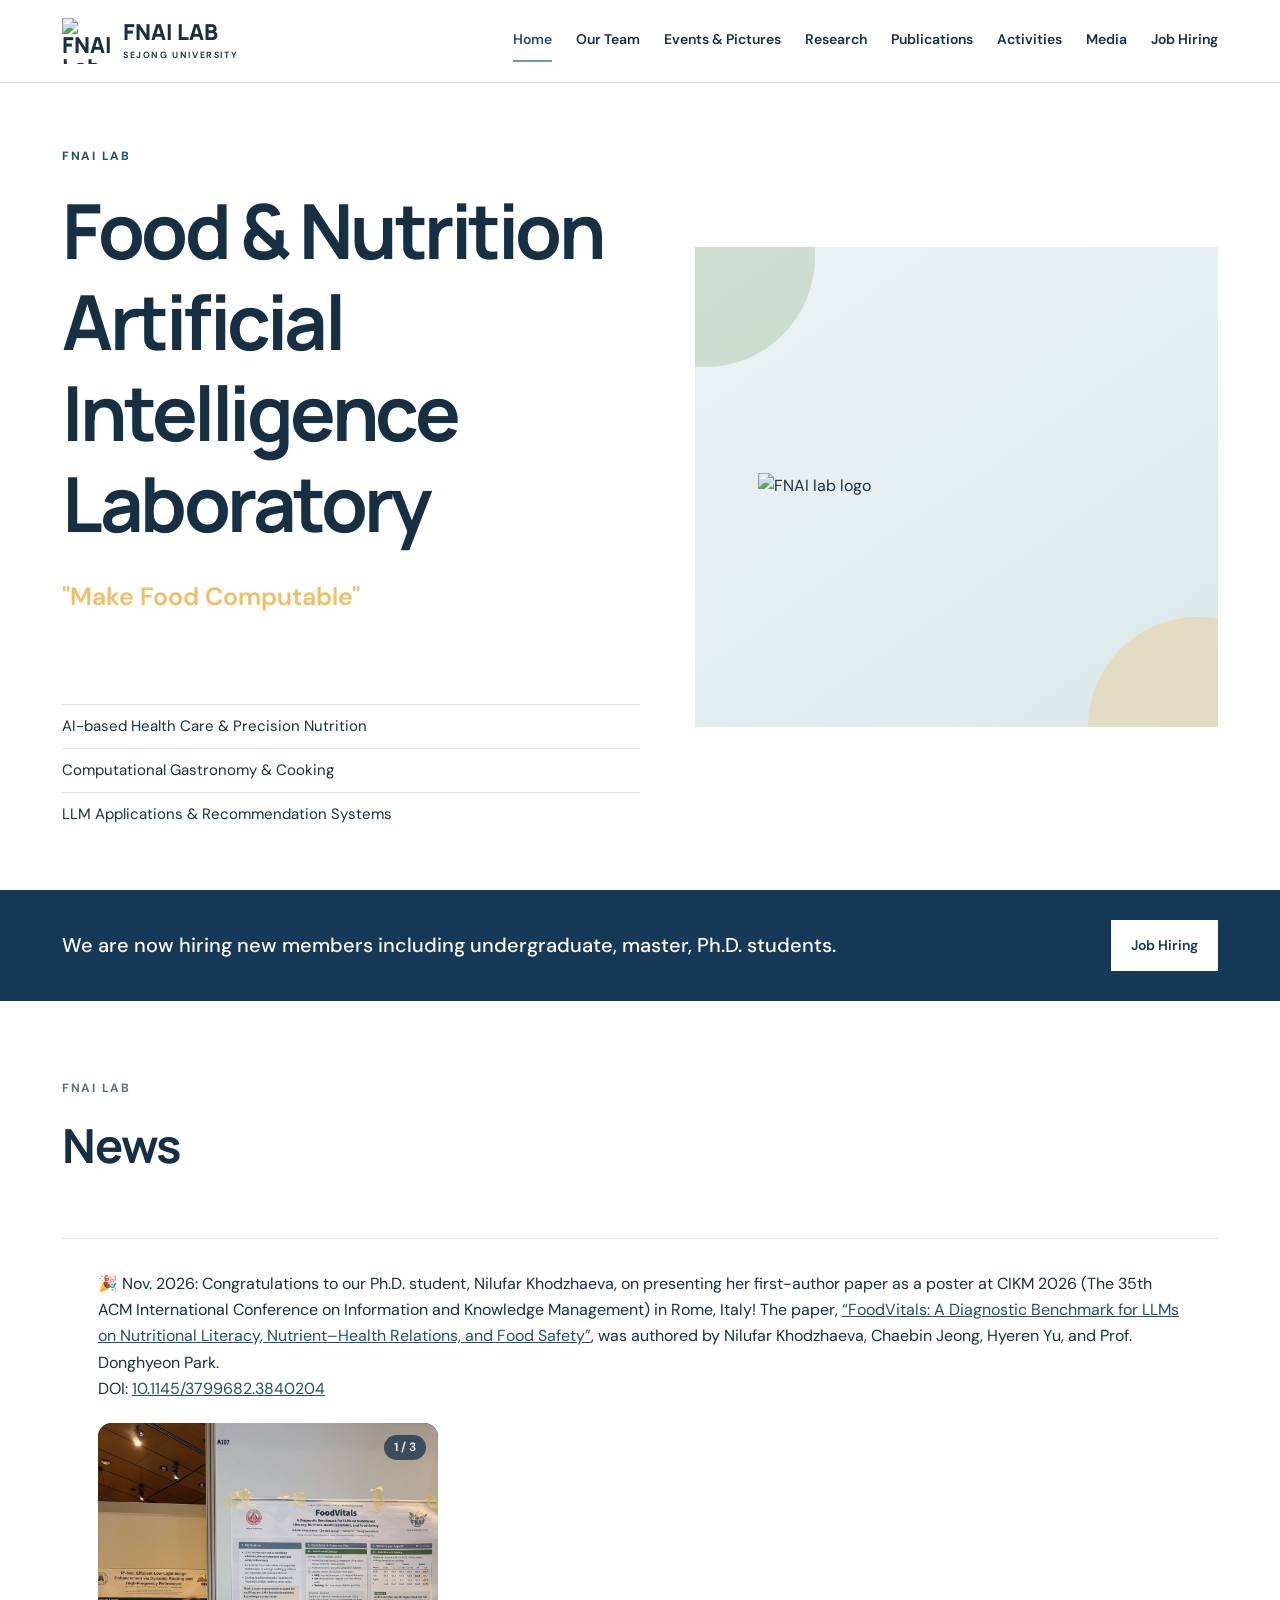
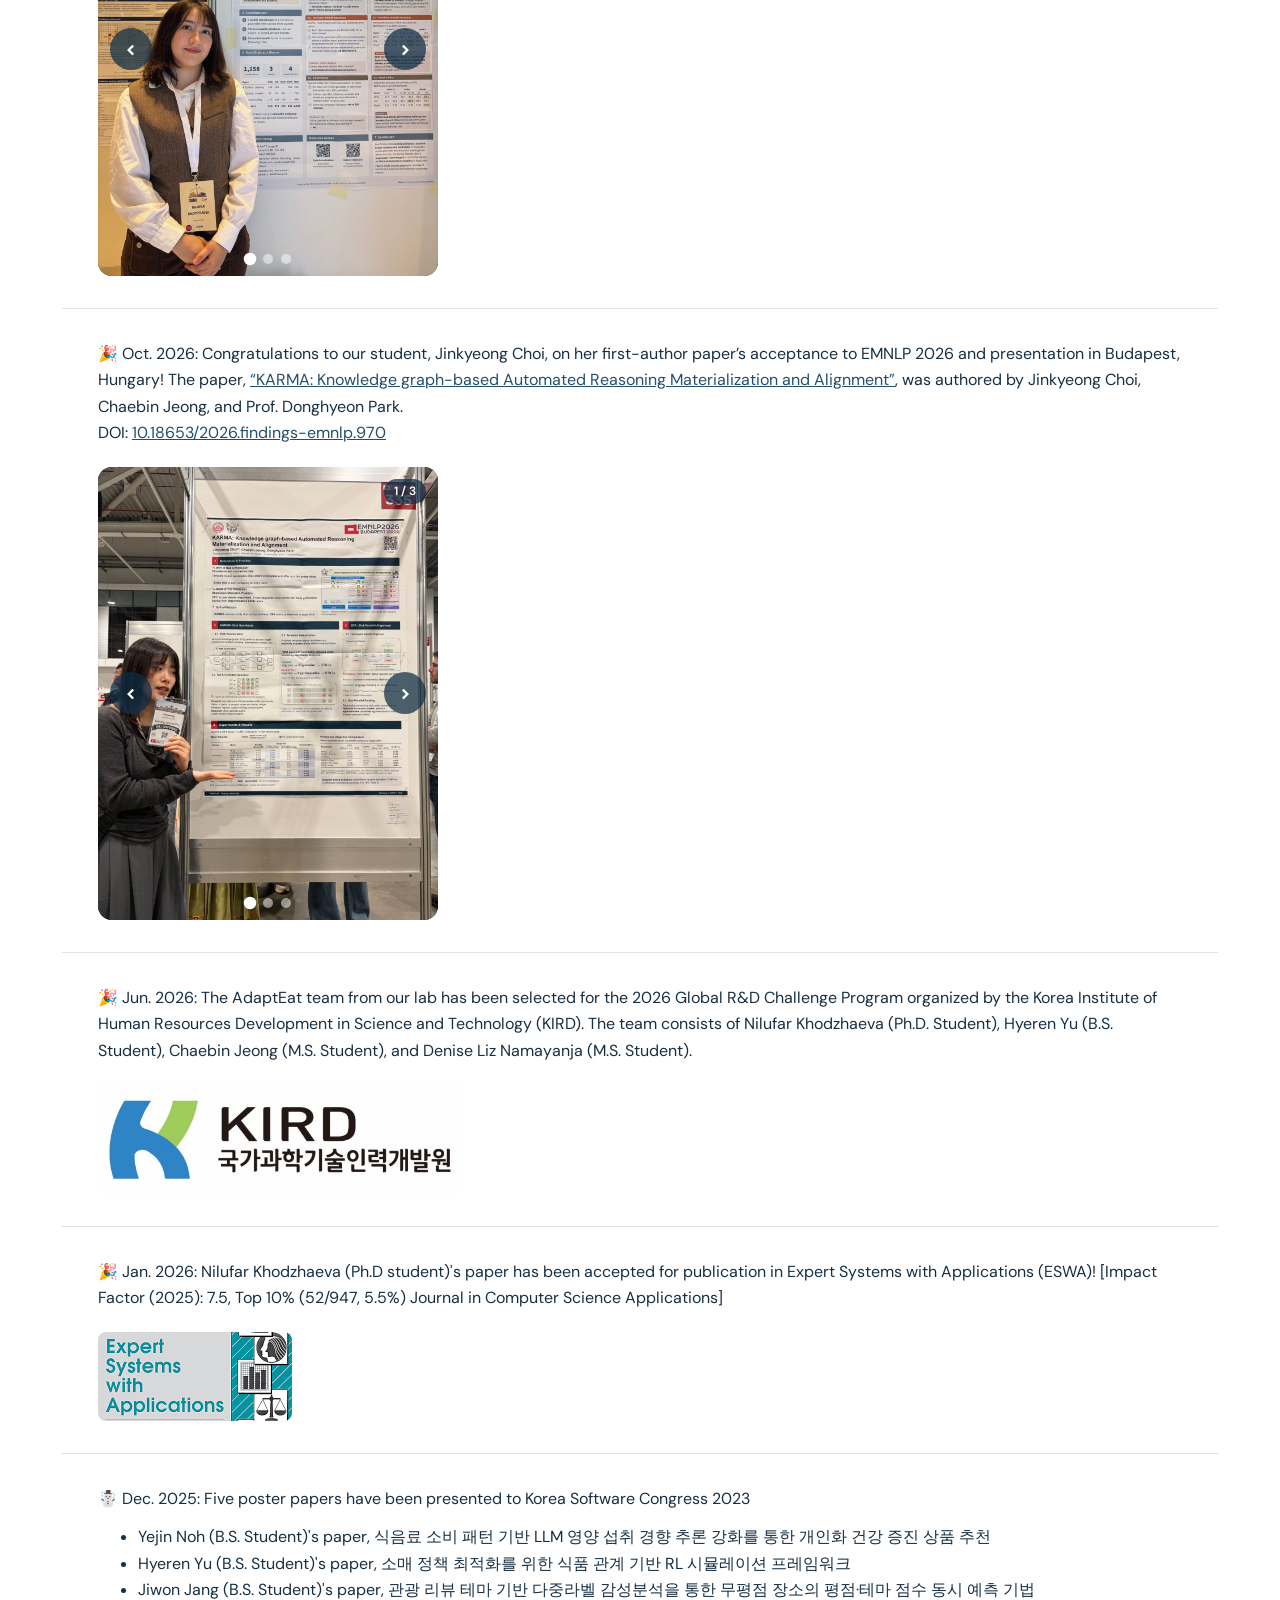
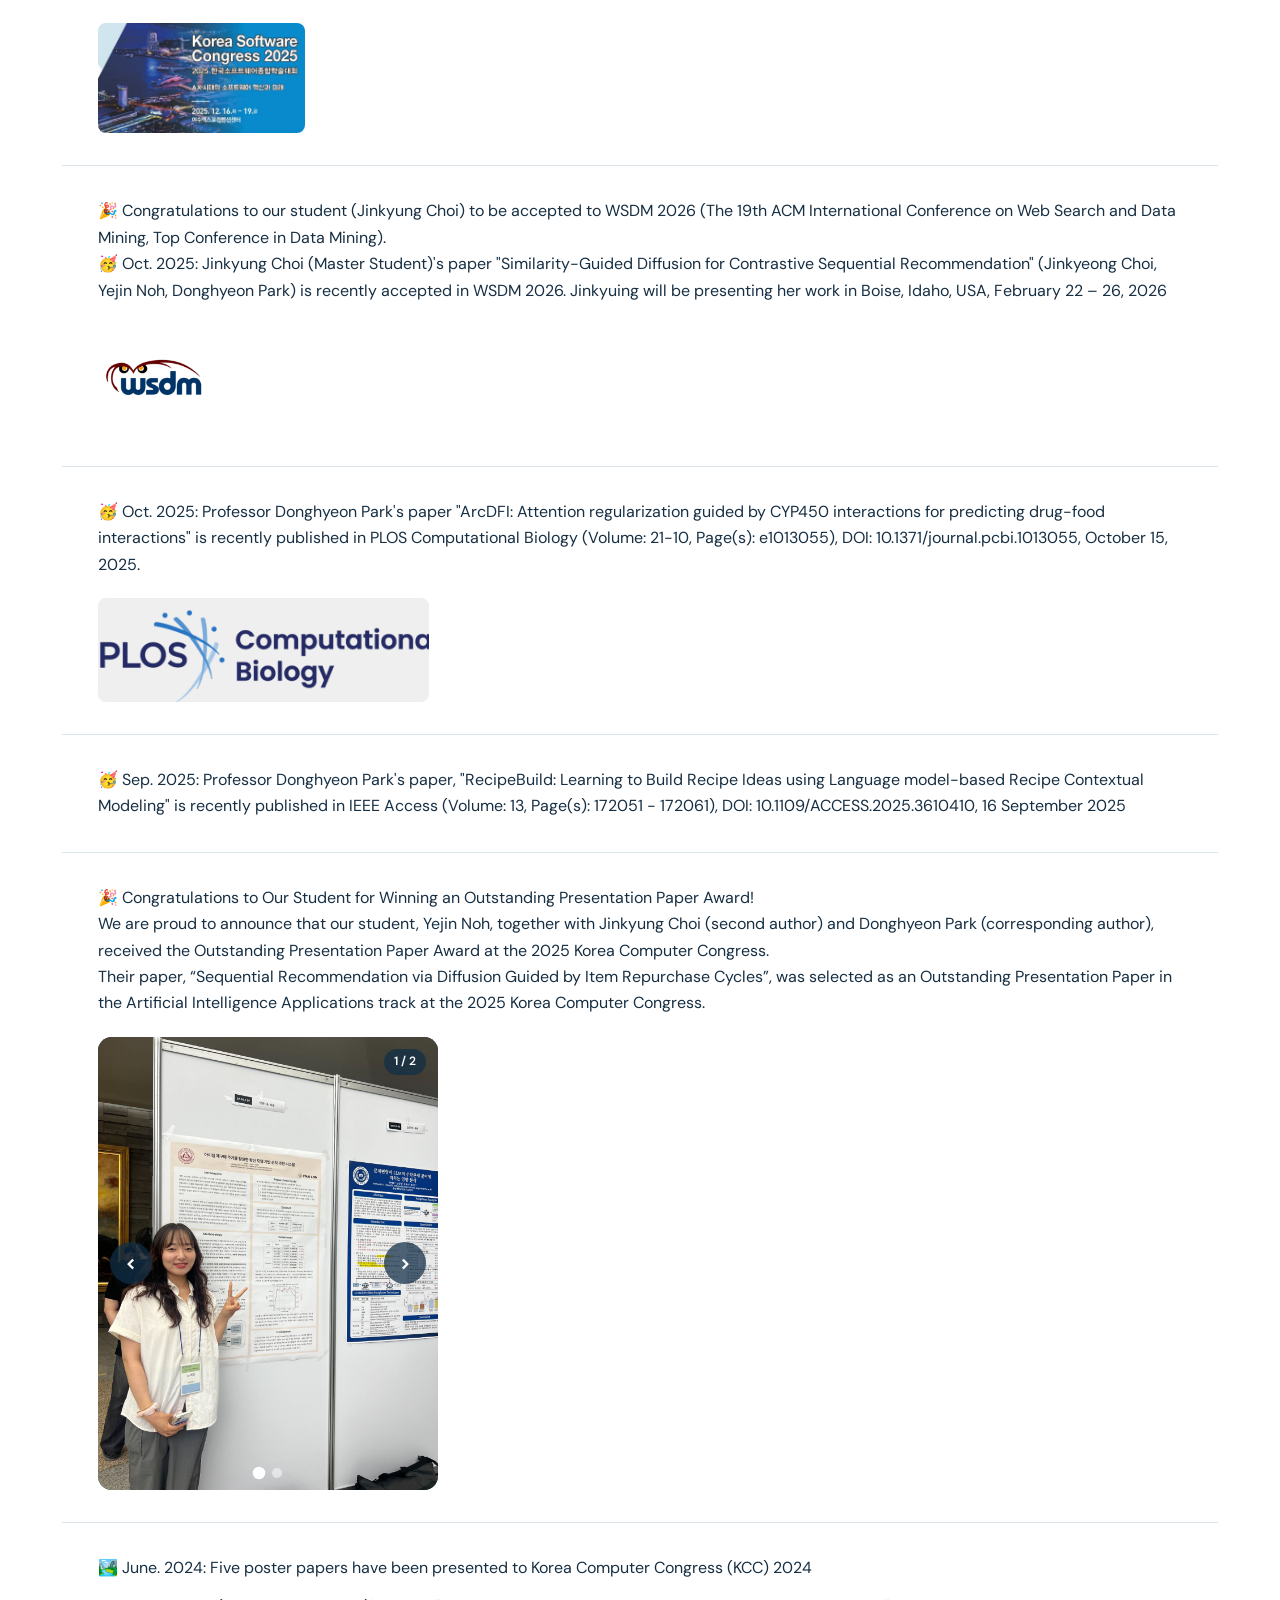
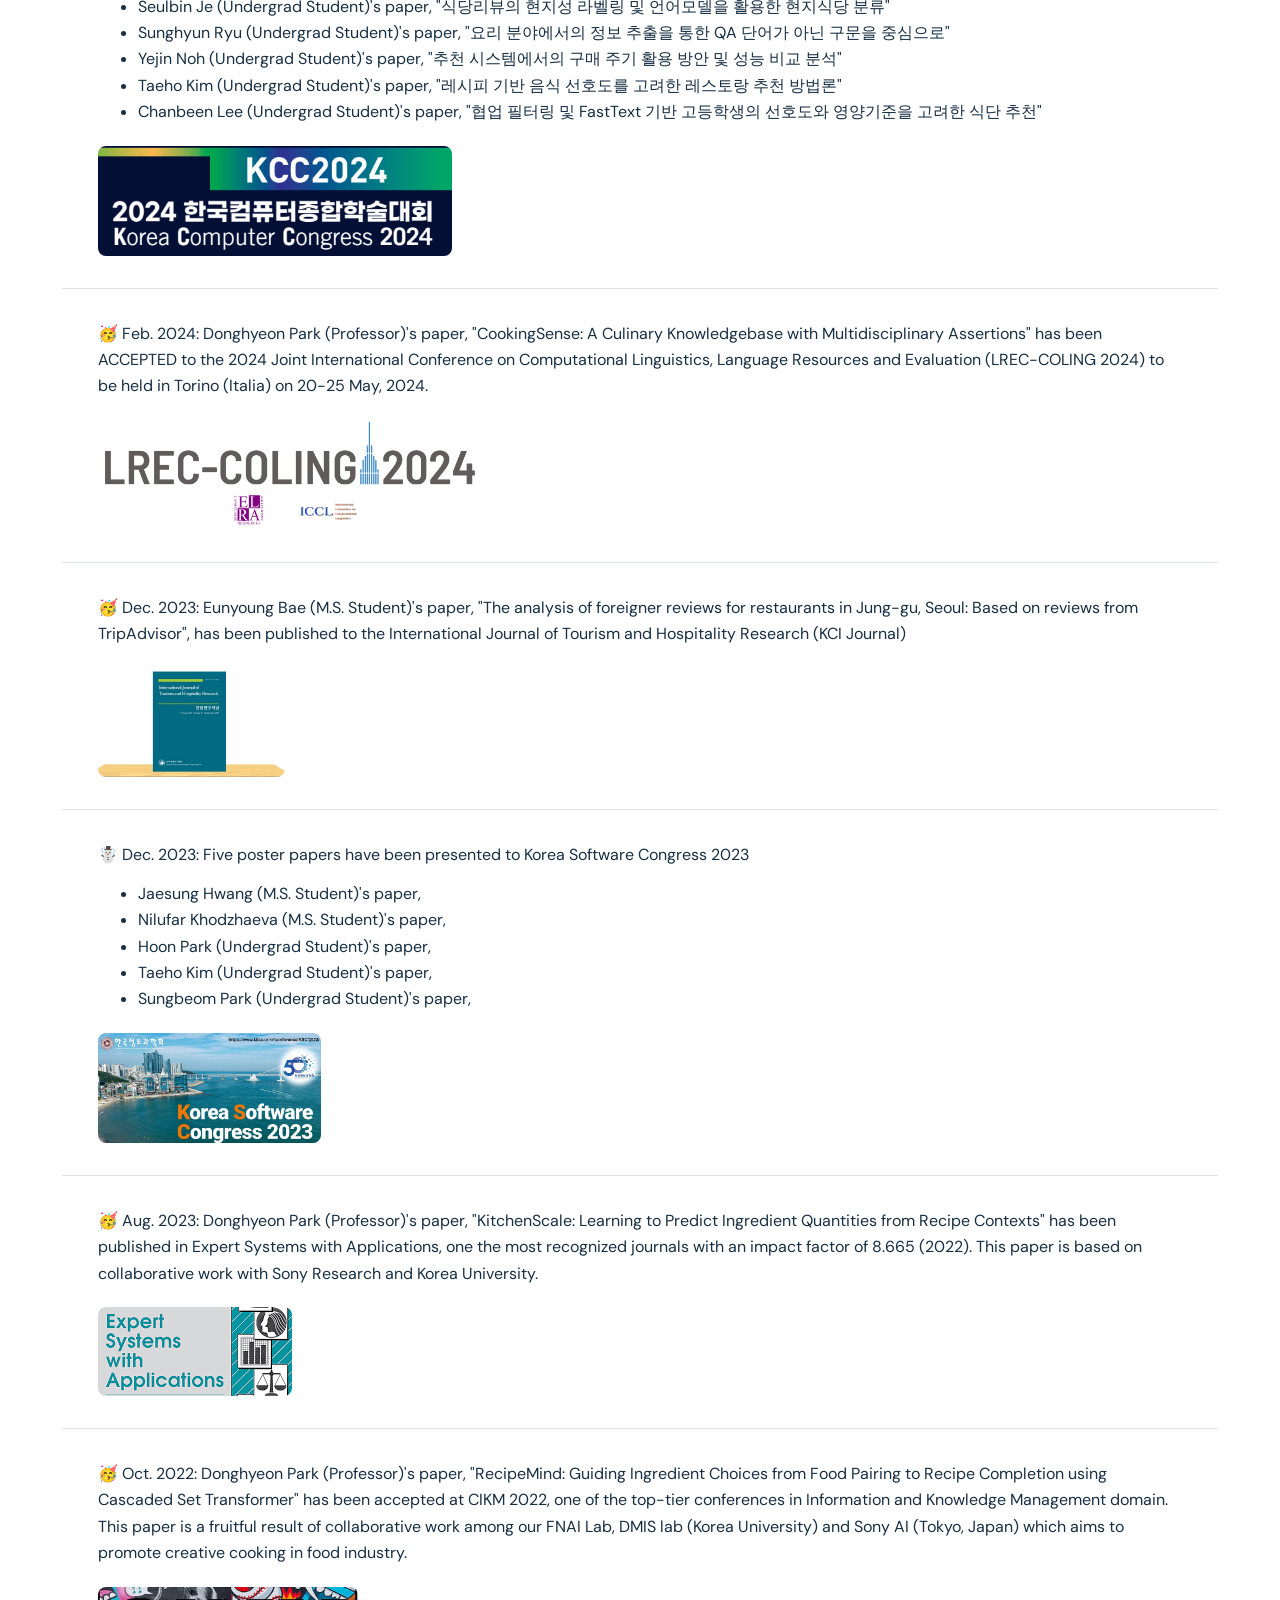
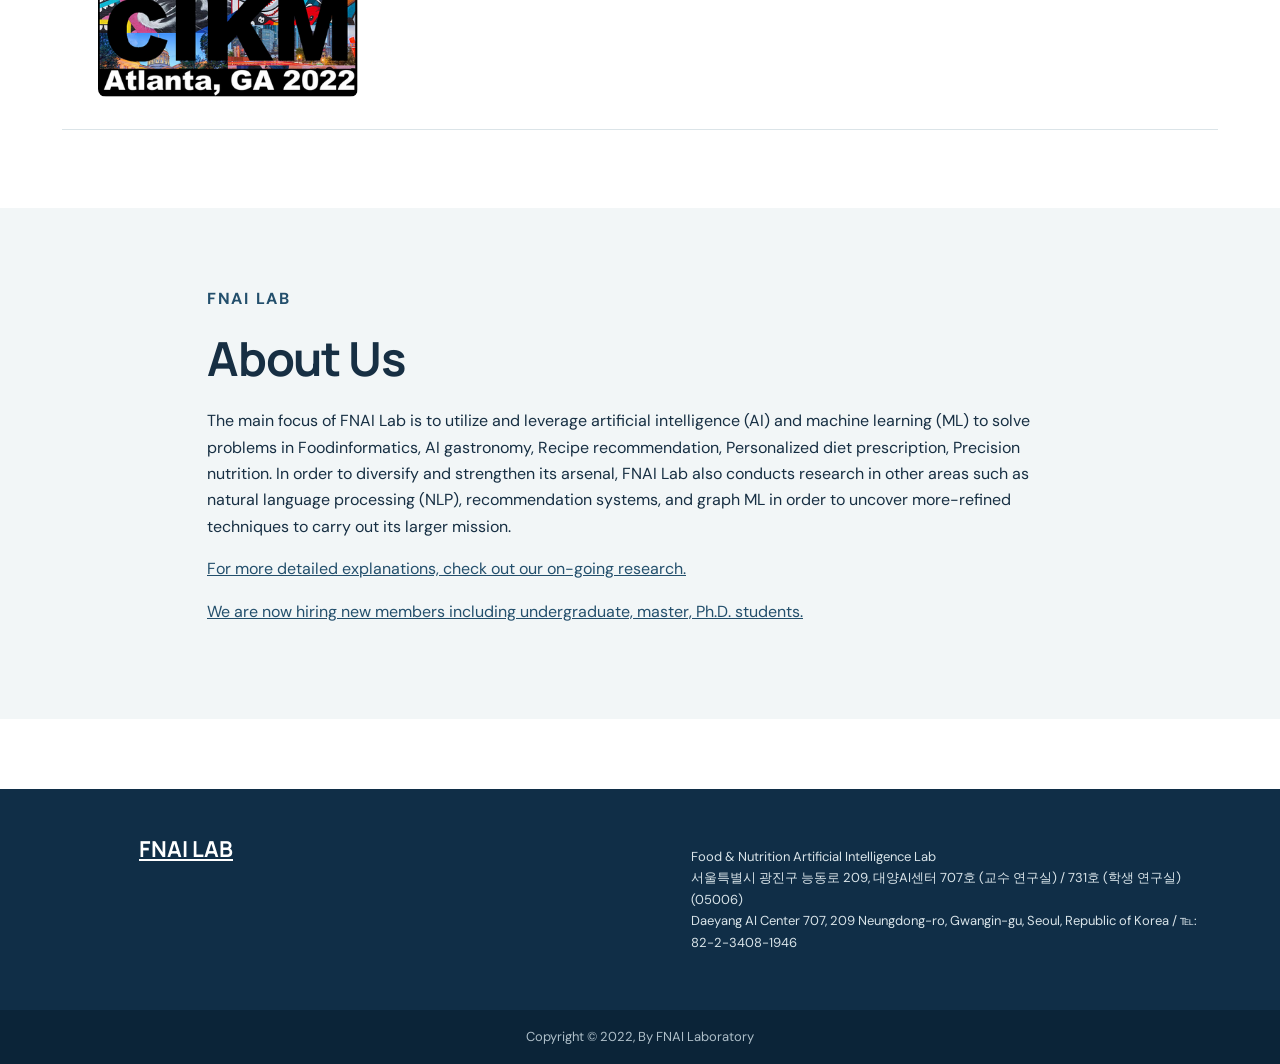
==== index.html @ 749b5a57 "Add version tag to CSS/JS links so browsers load updated files Co-Authored-By: Claude Opus 5.5 <nore" ====
<!doctype html><html lang="en"><head><meta charset="utf-8"><meta name="viewport" content="width=device-width,initial-scale=1"><title>FNAI LAB</title><meta name="description" content="Food & Nutrition Artificial Intelligence Laboratory"><link rel="icon" href="assets/logo.png"><link rel="stylesheet" href="style.css?v=20261117"></head><body>
<a class="skip" href="#main">Skip to main content</a>
<header class="site-header"><div class="header-inner"><a class="brand" href="index.html"><img src="assets/logo.png" alt="FNAI Lab"><span>FNAI LAB<small>SEJONG UNIVERSITY</small></span></a><button class="menu" aria-expanded="false" aria-controls="navigation">Menu</button><nav class="site-nav" id="navigation"><a href="index.html" aria-current="page">Home</a><a href="team.html">Our Team</a><a href="events.html">Events &amp; Pictures</a><a href="research.html">Research</a><a href="publications.html">Publications</a><a href="activities.html">Activities</a><a href="media.html">Media</a><a href="join.html">Job Hiring</a></nav></div></header>
<main id="main"><section class="hero wrap"><div class="hero-copy"><p class="kicker">FNAI LAB</p><h1>Food &amp; Nutrition<br>Artificial Intelligence Laboratory</h1><p class="quote">&quot;Make Food Computable&quot;</p><p>We explore</p><div class="topic-list"><span>AI-based Health Care &amp; Precision Nutrition</span><span>Computational Gastronomy &amp; Cooking</span><span>LLM Applications &amp; Recommendation Systems</span></div></div><div class="hero-panel"><img src="assets/logo.png" alt="FNAI lab logo"></div></section>
<section class="band"><div class="wrap"><p>We are now hiring new members including undergraduate, master, Ph.D. students.</p><a class="button light" href="join.html">Job Hiring</a></div></section>
<section class="section wrap"><div class="section-head"><div><p class="kicker">FNAI LAB</p><h2>News</h2></div></div><div class="news-list">
<article class="news-item"><p>🎉 Nov. 2026: Congratulations to our Ph.D. student, Nilufar Khodzhaeva, on presenting her first-author paper as a poster at CIKM 2026 (The 35th ACM International Conference on Information and Knowledge Management) in Rome, Italy! The paper, <a class="external" href="https://dl.acm.org/doi/10.1145/3799682.3840204" target="_blank" rel="noopener">“FoodVitals: A Diagnostic Benchmark for LLMs on Nutritional Literacy, Nutrient–Health Relations, and Food Safety”</a>, was authored by Nilufar Khodzhaeva, Chaebin Jeong, Hyeren Yu, and Prof. Donghyeon Park.</p><p>DOI: <a class="external" href="https://doi.org/10.1145/3799682.3840204" target="_blank" rel="noopener">10.1145/3799682.3840204</a></p><div class="carousel news-media" data-carousel aria-roledescription="carousel" aria-label="CIKM 2026 poster presentation in Rome"><div class="carousel-track"><img src="assets/news/cikm2026-1.jpg" alt="CIKM 2026 poster presentation in Rome (1/3)" loading="lazy"><img src="assets/news/cikm2026-2.jpg" alt="CIKM 2026 poster presentation in Rome (2/3)" loading="lazy"><img src="assets/news/cikm2026-3.jpg" alt="CIKM 2026 poster presentation in Rome (3/3)" loading="lazy"></div></div></article>
<article class="news-item"><p>🎉 Oct. 2026: Congratulations to our student, Jinkyeong Choi, on her first-author paper’s acceptance to EMNLP 2026 and presentation in Budapest, Hungary! The paper, <a class="external" href="https://aclanthology.org/2026.findings-emnlp.970/" target="_blank" rel="noopener">“KARMA: Knowledge graph-based Automated Reasoning Materialization and Alignment”</a>, was authored by Jinkyeong Choi, Chaebin Jeong, and Prof. Donghyeon Park.</p><p>DOI: <a class="external" href="https://doi.org/10.18653/2026.findings-emnlp.970" target="_blank" rel="noopener">10.18653/2026.findings-emnlp.970</a></p><div class="carousel news-media" data-carousel aria-roledescription="carousel" aria-label="EMNLP 2026 poster presentation in Budapest"><div class="carousel-track"><img src="assets/news/emnlp2026-1.jpg" alt="EMNLP 2026 poster presentation in Budapest (1/3)" loading="lazy"><img src="assets/news/emnlp2026-2.jpg" alt="EMNLP 2026 poster presentation in Budapest (2/3)" loading="lazy"><img src="assets/news/emnlp2026-3.jpg" alt="EMNLP 2026 poster presentation in Budapest (3/3)" loading="lazy"></div></div></article>
<article class="news-item"><p>🎉 Jun. 2026: The AdaptEat team from our lab has been selected for the 2026 Global R&amp;D Challenge Program organized by the Korea Institute of Human Resources Development in Science and Technology (KIRD). The team consists of Nilufar Khodzhaeva (Ph.D. Student), Hyeren Yu (B.S. Student), Chaebin Jeong (M.S. Student), and Denise Liz Namayanja (M.S. Student).</p><figure class="news-media"><img src="assets/news/kird.jpg" alt="KIRD 국가과학기술인력개발원" loading="lazy"></figure></article>
<article class="news-item"><p>🎉 Jan. 2026: Nilufar Khodzhaeva (Ph.D student)'s paper has been accepted for publication in Expert Systems with Applications (ESWA)! [Impact Factor (2025): 7.5, Top 10% (52/947, 5.5%) Journal in Computer Science Applications]</p><figure class="news-media"><img src="assets/news/eswa.png" alt="Expert Systems with Applications" loading="lazy"></figure></article>
<article class="news-item"><p>☃️ Dec. 2025: Five poster papers have been presented to Korea Software Congress 2023</p><ul><li>Yejin Noh (B.S. Student)'s paper, 식음료 소비 패턴 기반 LLM 영양 섭취 경향 추론 강화를 통한 개인화 건강 증진 상품 추천</li><li>Hyeren Yu (B.S. Student)'s paper, 소매 정책 최적화를 위한 식품 관계 기반 RL 시뮬레이션 프레임워크</li><li>Jiwon Jang (B.S. Student)'s paper, 관광 리뷰 테마 기반 다중라벨 감성분석을 통한 무평점 장소의 평점·테마 점수 동시 예측 기법</li></ul><figure class="news-media"><img src="assets/news/ksc2025.png" alt="Korea Software Congress 2025" loading="lazy"></figure></article>
<article class="news-item"><p>🎉 Congratulations to our student (Jinkyung Choi) to be accepted to WSDM 2026 (The 19th ACM International Conference on Web Search and Data Mining, Top Conference in Data Mining).</p><p>🥳 Oct. 2025: Jinkyung Choi (Master Student)'s paper &quot;Similarity-Guided Diffusion for Contrastive Sequential Recommendation&quot; (Jinkyeong Choi, Yejin Noh, Donghyeon Park) is recently accepted in WSDM 2026. Jinkyuing will be presenting her work in Boise, Idaho, USA, February 22 – 26, 2026</p><figure class="news-media"><img src="assets/news/wsdm2026.png" alt="WSDM 2026" loading="lazy"></figure></article>
<article class="news-item"><p>🥳 Oct. 2025: Professor Donghyeon Park's paper &quot;ArcDFI: Attention regularization guided by CYP450 interactions for predicting drug-food interactions&quot; is recently published in PLOS Computational Biology (Volume: 21-10, Page(s): e1013055), DOI: 10.1371/journal.pcbi.1013055, October 15, 2025.</p><figure class="news-media"><img src="assets/news/arcdfi.png" alt="PLOS Computational Biology" loading="lazy"></figure></article>
<article class="news-item"><p>🥳 Sep. 2025: Professor Donghyeon Park's paper, &quot;RecipeBuild: Learning to Build Recipe Ideas using Language model-based Recipe Contextual Modeling&quot; is recently published in IEEE Access (Volume: 13, Page(s): 172051 - 172061), DOI: 10.1109/ACCESS.2025.3610410, 16 September 2025</p></article>
<article class="news-item"><p>🎉 Congratulations to Our Student for Winning an Outstanding Presentation Paper Award!</p><p>We are proud to announce that our student, Yejin Noh, together with Jinkyung Choi (second author) and Donghyeon Park (corresponding author), received the Outstanding Presentation Paper Award at the 2025 Korea Computer Congress.</p><p>Their paper, “Sequential Recommendation via Diffusion Guided by Item Repurchase Cycles”, was selected as an Outstanding Presentation Paper in the Artificial Intelligence Applications track at the 2025 Korea Computer Congress.</p><div class="carousel news-media" data-carousel aria-roledescription="carousel" aria-label="Outstanding Presentation Paper Award, KCC 2025"><div class="carousel-track"><img src="assets/news/kcc2025-award-1.jpg" alt="Outstanding Presentation Paper Award, KCC 2025 (1/2)" loading="lazy"><img src="assets/news/kcc2025-award-2.jpg" alt="Outstanding Presentation Paper Award, KCC 2025 (2/2)" loading="lazy"></div></div></article>
<article class="news-item"><p>🏞️ June. 2024: Five poster papers have been presented to Korea Computer Congress (KCC) 2024</p><ul><li>Seulbin Je (Undergrad Student)'s paper, &quot;식당리뷰의 현지성 라벨링 및 언어모델을 활용한 현지식당 분류&quot;</li><li>Sunghyun Ryu (Undergrad Student)'s paper, &quot;요리 분야에서의 정보 추출을 통한 QA 단어가 아닌 구문을 중심으로&quot;</li><li>Yejin Noh (Undergrad Student)'s paper, &quot;추천 시스템에서의 구매 주기 활용 방안 및 성능 비교 분석&quot;</li><li>Taeho Kim (Undergrad Student)'s paper, &quot;레시피 기반 음식 선호도를 고려한 레스토랑 추천 방법론&quot;</li><li>Chanbeen Lee (Undergrad Student)'s paper, &quot;협업 필터링 및 FastText 기반 고등학생의 선호도와 영양기준을 고려한 식단 추천&quot;</li></ul><figure class="news-media"><img src="assets/news/kcc2024.png" alt="Korea Computer Congress 2024" loading="lazy"></figure></article>
<article class="news-item"><p>🥳 Feb. 2024: Donghyeon Park (Professor)'s paper, &quot;CookingSense: A Culinary Knowledgebase with Multidisciplinary Assertions&quot; has been ACCEPTED to the 2024 Joint International Conference on Computational Linguistics, Language Resources and Evaluation (LREC-COLING 2024) to be held in Torino (Italia) on 20-25 May, 2024.</p><figure class="news-media"><img src="assets/news/cookingsense.png" alt="LREC-COLING 2024" loading="lazy"></figure></article>
<article class="news-item"><p>🥳 Dec. 2023: Eunyoung Bae (M.S. Student)'s paper, &quot;The analysis of foreigner reviews for restaurants in Jung-gu, Seoul: Based on reviews from TripAdvisor&quot;, has been published to the International Journal of Tourism and Hospitality Research (KCI Journal)</p><figure class="news-media"><img src="assets/news/bae2023.jpg" alt="International Journal of Tourism and Hospitality Research" loading="lazy"></figure></article>
<article class="news-item"><p>☃️ Dec. 2023: Five poster papers have been presented to Korea Software Congress 2023</p><ul><li>Jaesung Hwang (M.S. Student)'s paper,</li><li>Nilufar Khodzhaeva (M.S. Student)'s paper,</li><li>Hoon Park (Undergrad Student)'s paper,</li><li>Taeho Kim (Undergrad Student)'s paper,</li><li>Sungbeom Park (Undergrad Student)'s paper,</li></ul><figure class="news-media"><img src="assets/news/ksc2023.jpg" alt="Korea Software Congress 2023" loading="lazy"></figure></article>
<article class="news-item"><p>🥳 Aug. 2023: Donghyeon Park (Professor)'s paper, &quot;KitchenScale: Learning to Predict Ingredient Quantities from Recipe Contexts&quot; has been published in Expert Systems with Applications, one the most recognized journals with an impact factor of 8.665 (2022). This paper is based on collaborative work with Sony Research and Korea University.</p><figure class="news-media"><img src="assets/news/eswa.png" alt="Expert Systems with Applications" loading="lazy"></figure></article>
<article class="news-item"><p>🥳 Oct. 2022: Donghyeon Park (Professor)'s paper, &quot;RecipeMind: Guiding Ingredient Choices from Food Pairing to Recipe Completion using Cascaded Set Transformer&quot; has been accepted at CIKM 2022, one of the top-tier conferences in Information and Knowledge Management domain. This paper is a fruitful result of collaborative work among our FNAI Lab, DMIS lab (Korea University) and Sony AI (Tokyo, Japan) which aims to promote creative cooking in food industry.</p><figure class="news-media"><img src="assets/news/recipemind.png" alt="CIKM 2022" loading="lazy"></figure></article>
</div></section>
<section class="section alt"><div class="wrap exact-copy"><p class="kicker">FNAI LAB</p><h2>About Us</h2><p>The main focus of FNAI Lab is to utilize and leverage artificial intelligence (AI) and machine learning (ML) to solve problems in Foodinformatics, AI gastronomy, Recipe recommendation, Personalized diet prescription, Precision nutrition. In order to diversify and strengthen its arsenal, FNAI Lab also conducts research in other areas such as natural language processing (NLP), recommendation systems, and graph ML in order to uncover more-refined techniques to carry out its larger mission.</p><p><a class="external" href="research.html">For more detailed explanations, check out our on-going research.</a></p><p><a class="external" href="join.html">We are now hiring new members including undergraduate, master, Ph.D. students.</a></p></div></section></main>
<footer class="footer"><div class="wrap"><div><a class="footer-logo" href="index.html"><img src="assets/logo.png" alt="">FNAI LAB</a></div><div><p>Food &amp; Nutrition Artificial Intelligence Lab<br>서울특별시 광진구 능동로 209, 대양AI센터 707호 (교수 연구실) / 731호 (학생 연구실)(05006)<br>Daeyang AI Center 707, 209 Neungdong-ro, Gwangin-gu, Seoul, Republic of Korea / ℡: 82-2-3408-1946</p></div></div><p class="source-note">Copyright © 2022, By FNAI Laboratory</p></footer><script src="script.js?v=20261117"></script></body></html>
---- style.css ----
@import url('https://fonts.googleapis.com/css2?family=DM+Sans:wght@400;500;600;700&family=Manrope:wght@500;600;700;800&display=swap');
@import url('brand.css');
:root{--navy:#163958;--navy2:#234f6c;--blue:#7099aa;--ink:#172f43;--muted:#5c6f7d;--line:#dbe4e8;--mist:#f2f6f7;--white:#fff;--coral:#cf8579;--green:#84a87f;--gold:#efb962}*{box-sizing:border-box}html{scroll-behavior:smooth}body{margin:0;color:var(--ink);background:#fff;font:16px/1.65 'DM Sans',Arial,sans-serif}a{color:inherit;text-decoration:none}img{max-width:100%;display:block}a:focus-visible,button:focus-visible{outline:3px solid var(--gold);outline-offset:4px}.skip{position:absolute;left:14px;top:-100px;background:white;padding:10px;z-index:20}.skip:focus{top:10px}.wrap{max-width:1240px;margin:auto;padding-left:42px;padding-right:42px}.site-header{position:sticky;top:0;z-index:10;background:#ffffffee;backdrop-filter:blur(14px);border-bottom:1px solid var(--line)}.header-inner{max-width:1380px;margin:auto;padding:18px 34px;display:flex;align-items:center;justify-content:space-between;gap:25px}.brand{display:flex;align-items:center;gap:11px;font:800 22px/1 Manrope,sans-serif}.brand img{width:50px;height:46px;object-fit:contain}.brand small{display:block;font:600 9px/1.4 'DM Sans',sans-serif;letter-spacing:1.6px;margin-top:6px}.site-nav{display:flex;align-items:center;gap:24px;font-size:14px;font-weight:600}.site-nav a{padding:8px 0;border-bottom:2px solid transparent}.site-nav a:hover,.site-nav a[aria-current="page"]{color:var(--navy2);border-color:var(--blue)}.menu{display:none;border:1px solid var(--line);background:#fff;color:var(--ink);padding:8px 12px;font:600 14px 'DM Sans'}.hero{min-height:620px;display:grid;grid-template-columns:1.05fr .95fr;gap:55px;align-items:center;padding-top:64px;padding-bottom:64px}.kicker{margin:0 0 18px;font-size:12px;font-weight:700;letter-spacing:1.7px;text-transform:uppercase;color:var(--navy2)}h1,h2,h3,h4{font-family:Manrope,Arial,sans-serif;line-height:1.2;margin-top:0;letter-spacing:-1.2px}h1{font-size:clamp(48px,6vw,76px);letter-spacing:-3.5px;margin-bottom:22px}h2{font-size:clamp(32px,4vw,47px);margin-bottom:22px}h3{font-size:24px;margin-bottom:12px}.hero-copy>p:not(.kicker){font-size:19px;color:var(--muted)}.hero-copy .quote{font-size:25px!important;font-weight:600;color:var(--navy)!important;margin:26px 0}.topic-list{display:grid;gap:9px;margin-top:30px}.topic-list span{border-top:1px solid var(--line);padding-top:9px;font-size:15px}.hero-panel{min-height:480px;background:linear-gradient(145deg,#edf3f4,#dce8eb);display:flex;align-items:center;justify-content:center;padding:36px;position:relative;overflow:hidden}.hero-panel:before,.hero-panel:after{content:"";position:absolute;border-radius:50%;width:220px;height:220px;opacity:.3}.hero-panel:before{background:var(--green);left:-100px;top:-100px}.hero-panel:after{background:var(--gold);right:-90px;bottom:-110px}.hero-panel img{width:88%;max-width:430px;position:relative;z-index:1}.band{background:var(--navy);color:white;padding:30px 0}.band .wrap{display:flex;justify-content:space-between;align-items:center;gap:30px}.band p{margin:0;font-size:20px;font-weight:500}.button{display:inline-flex;justify-content:space-between;gap:25px;align-items:center;background:var(--navy);color:white;padding:14px 20px;font-weight:600;font-size:14px}.button.light{background:white;color:var(--navy)}.section{padding-top:78px;padding-bottom:78px}.section.alt{background:var(--mist)}.section-head{display:grid;grid-template-columns:.7fr 1.3fr;gap:60px;margin-bottom:42px}.section-head p{margin-top:0;color:var(--muted)}.exact-copy{max-width:950px}.exact-copy p,.exact-copy li{font-size:16px}.news-list{display:grid;gap:0}.news-item{padding:26px 0;border-top:1px solid var(--line)}.news-item:last-child{border-bottom:1px solid var(--line)}.news-item p{margin:0}.news-item ul{margin:12px 0 0}.page-hero{padding-top:64px;padding-bottom:46px;border-bottom:1px solid var(--line)}.page-hero h1{font-size:clamp(45px,5vw,67px);margin-bottom:10px}.page-hero p{margin:0;color:var(--muted);font-size:18px}.subnav{position:sticky;top:84px;z-index:5;background:white;border-bottom:1px solid var(--line)}.subnav .wrap{display:flex;gap:24px;overflow:auto;padding-top:12px;padding-bottom:12px;font-size:13px;font-weight:700}.subnav a{white-space:nowrap}.subnav a:hover{color:var(--blue)}.team-section{padding-top:64px;padding-bottom:30px}.team-section>h2{padding-bottom:18px;border-bottom:1px solid var(--line)}.profile-grid{display:grid;grid-template-columns:repeat(3,1fr);gap:28px}.profile{background:var(--mist);border-top:3px solid var(--navy);min-width:0}.profile img{width:100%;aspect-ratio:4/3;object-fit:cover;object-position:center top;background:#dce5e9}.profile-body{padding:22px}.profile h3{font-size:22px;letter-spacing:-.6px}.profile p{margin:6px 0;color:var(--muted);font-size:14px}.profile p strong{color:var(--ink)}.profile.lead{display:grid;grid-template-columns:minmax(280px,.65fr) 1.35fr;grid-column:1/-1}.profile.lead img{aspect-ratio:auto;height:100%;min-height:500px}.profile.lead .profile-body{padding:34px}.profile.lead h3{font-size:33px}.details{margin-top:26px;padding-top:22px;border-top:1px solid #cbd8dd}.details h4{font-size:17px;margin:22px 0 8px}.details ul{margin:0;padding-left:20px}.small-grid{display:grid;grid-template-columns:repeat(4,1fr);gap:20px}.small-grid .profile h3{font-size:18px}.small-grid .profile-body{padding:18px}.small-grid .profile img{aspect-ratio:1/1}.research-topics{display:grid;grid-template-columns:repeat(3,1fr);gap:24px;counter-reset:topics}.topic{padding:28px;background:var(--mist);border-top:3px solid var(--navy)}.topic:before{counter-increment:topics;content:"0" counter(topics);display:block;font-size:12px;color:var(--muted);margin-bottom:30px}.topic ul{padding-left:18px}.project{padding:30px 0;border-top:1px solid var(--line)}.project h3{font-size:23px}.project p{margin:5px 0;color:var(--muted)}.pub-group{margin-top:55px}.pub-list{padding-left:22px}.pub-list li{padding:16px 0 16px 8px;border-top:1px solid var(--line)}.pub-list li:last-child{border-bottom:1px solid var(--line)}.pub-list a{color:var(--navy2);text-decoration:underline}.split{display:grid;grid-template-columns:repeat(2,1fr);gap:35px}.card{padding:26px;background:var(--mist);border-top:3px solid var(--navy)}.card h3{font-size:22px}.card ul{padding-left:20px}.media-item{padding:36px 0;border-top:1px solid var(--line)}.media-item h2{font-size:27px}.media-item blockquote{border-left:3px solid var(--blue);margin:22px 0 0;padding-left:22px;color:var(--muted)}.contact-grid{display:grid;grid-template-columns:1fr 1fr;gap:50px}.contact-grid ul{padding-left:20px}.footer{background:#102e47;color:#d9e4e9;margin-top:70px}.footer .wrap{display:grid;grid-template-columns:1.1fr 1fr;gap:50px;padding-top:45px;padding-bottom:45px}.footer-logo{display:flex;align-items:center;gap:15px;color:white;font:700 22px Manrope}.footer-logo img{width:62px}.footer p{font-size:13px;margin:12px 0 0}.footer a{text-decoration:underline}.source-note{padding:16px 0;text-align:center;background:#0b2438;color:#aebfc9;font-size:12px;margin:0}.external{color:var(--navy2);text-decoration:underline}.muted{color:var(--muted)}@media(max-width:1000px){.site-nav{gap:14px;font-size:13px}.hero{gap:30px}.profile-grid{grid-template-columns:repeat(2,1fr)}.small-grid{grid-template-columns:repeat(3,1fr)}.research-topics{grid-template-columns:1fr}.profile.lead{grid-template-columns:.75fr 1.25fr}}@media(max-width:760px){.wrap{padding-left:22px;padding-right:22px}.header-inner{padding:14px 20px}.brand img{width:43px;height:40px}.menu{display:block}.site-nav{display:none;position:absolute;left:0;right:0;top:69px;background:#fff;border-bottom:1px solid var(--line);padding:22px;flex-direction:column;align-items:stretch}.site-nav.open{display:flex}.site-nav a{padding:8px}.hero{grid-template-columns:1fr;min-height:0;padding-top:42px}.hero-panel{min-height:340px}.band .wrap{align-items:flex-start;flex-direction:column}.section{padding-top:54px;padding-bottom:54px}.section-head{grid-template-columns:1fr;gap:10px}.page-hero{padding-top:42px}.subnav{top:69px}.profile-grid,.small-grid,.split,.contact-grid{grid-template-columns:1fr}.profile.lead{display:block}.profile.lead img{height:auto;min-height:0;aspect-ratio:4/3}.footer .wrap{grid-template-columns:1fr;gap:25px}}@media(prefers-reduced-motion:reduce){html{scroll-behavior:auto}}
.preview-banner{background:#163958;color:#e8eef2;text-align:center;font:600 13px/1.45 'DM Sans',Arial,sans-serif;padding:8px 16px;letter-spacing:.02em}
.profile img[src*="avatar-placeholder.svg"]{object-fit:contain;object-position:center;padding:16%;background:linear-gradient(180deg,#5b7388,#163958)}
.profile.lead img[src*="avatar-placeholder.svg"]{min-height:280px;height:auto}
.small-grid .profile img[src*="avatar-placeholder.svg"]{padding:18%}

/* Final card spacing and publication legend/alignment overrides. */
.news-item{padding:32px 36px}
.project{padding:30px 38px}
.media-item{padding:38px 44px}
.pub-list li{padding:24px 28px 24px 64px}
.pub-list li:before{left:24px;top:24px;line-height:1.45}
.publication-key{display:inline-flex;align-items:center;gap:9px;margin-top:14px!important;padding:9px 13px;border-radius:10px;background:rgba(255,216,93,.16);font-size:15px!important}
.publication-key .key-swatch{display:inline-block;width:24px;height:14px;border-radius:4px;background:#ffd85d;border:1px solid rgba(22,57,88,.12)}
@media(max-width:760px){.news-item{padding:26px 24px}.project{padding:26px 24px}.media-item{padding:28px 24px}.pub-list li{padding:22px 18px 22px 52px}.pub-list li:before{left:18px;top:22px}}

/* Publications legend: readable on the dark page header. */
.page-hero .publication-key{color:#fff;background:rgba(255,255,255,.14);border:1px solid rgba(255,255,255,.22);position:relative;z-index:1}

/* Carousel (Events & Pictures, news photos). */
.carousel{position:relative;border-radius:14px;overflow:hidden;background:#102e47}
.carousel-track{display:flex;overflow-x:auto;scroll-snap-type:x mandatory;scrollbar-width:none;aspect-ratio:4/3}
.carousel-track::-webkit-scrollbar{display:none}
.carousel-track img{flex:0 0 100%;width:100%;height:100%;object-fit:contain;scroll-snap-align:center}
.carousel-btn{position:absolute;top:50%;transform:translateY(-50%);width:42px;height:42px;border:0;border-radius:50%;background:rgba(16,46,71,.72);color:#fff;font:700 22px/1 Manrope,Arial,sans-serif;cursor:pointer;display:grid;place-items:center;transition:background .2s}
.carousel-btn:hover{background:var(--navy)}
.carousel-btn.prev{left:12px}.carousel-btn.next{right:12px}
.carousel-dots{position:absolute;left:0;right:0;bottom:12px;display:flex;justify-content:center;gap:8px}
.carousel-dots button{width:10px;height:10px;padding:0;border:0;border-radius:50%;background:rgba(255,255,255,.5);cursor:pointer}
.carousel-dots button[aria-current="true"]{background:#fff;transform:scale(1.25)}
.carousel-count{position:absolute;top:12px;right:12px;padding:3px 10px;border-radius:999px;background:rgba(16,46,71,.72);color:#fff;font-size:12px;font-weight:600}

/* Events & Pictures page. */
.event-grid{display:grid;grid-template-columns:repeat(2,minmax(0,1fr));gap:34px 30px}
.event-card{display:flex;flex-direction:column;background:#fff;border-radius:18px;padding:24px;box-shadow:0 10px 28px rgba(22,57,88,.08);border-top:7px solid var(--blue)}
.event-card:nth-child(4n+1){border-top-color:var(--green)}.event-card:nth-child(4n+2){border-top-color:var(--gold)}.event-card:nth-child(4n+3){border-top-color:var(--coral)}
.event-card h3{font-size:20px;letter-spacing:-.4px;margin-bottom:16px;flex:1}

/* News images. */
.news-item{display:flex;flex-direction:column}
.news-media{margin:20px 0 0;margin-top:auto;padding-top:20px}
figure.news-media img{max-height:110px;max-width:100%;width:auto;border-radius:8px}
.carousel.news-media{padding-top:0;margin-top:20px;max-width:340px;width:100%}
.carousel.news-media .carousel-track{aspect-ratio:3/4}
.news-item .external{word-break:break-word}

/* Media page images and video. */
.media-figure{margin:24px 0 0}
.media-figure img{width:100%;max-width:820px;border-radius:10px;border:1px solid var(--line)}
.media-video{margin-top:24px;max-width:820px;aspect-ratio:16/9;border-radius:10px;overflow:hidden;background:#102e47}
.media-video iframe{width:100%;height:100%;border:0;display:block}
.media-item h2 .external{font-size:.72em;white-space:nowrap}

/* Team photos (real files from assets/team/). */
.profile img.has-photo{object-fit:cover;object-position:center top;padding:0}
@media(max-width:760px){.event-grid{grid-template-columns:1fr}.event-card{padding:18px}}
@media(prefers-reduced-motion:reduce){.carousel-track{scroll-behavior:auto!important}}
.page-hero>p:not(.kicker):not(.publication-key){color:#d9e7ec;position:relative;z-index:1}

/* Home hero: quote and "We explore" readable on the dark background. */
.hero-copy .quote{color:#f2bd63!important}
.hero-copy>p:not(.kicker):not(.quote){color:#fff}
.profile:not(.lead) img.has-photo{aspect-ratio:1/1;object-position:center 25%}

/* Full-width dark hero backgrounds on large screens (brand.css sets max-width:none, but .wrap above overrode it). */
.hero.wrap,.page-hero.wrap{max-width:none;padding-left:max(42px,calc((100% - 1156px)/2));padding-right:max(42px,calc((100% - 1156px)/2))}
@media(max-width:760px){.hero.wrap,.page-hero.wrap{padding-left:22px;padding-right:22px}}
/* Align header with page content (content box = 1240px wrap minus 42px padding each side). */
.header-inner{max-width:1240px;padding-left:42px;padding-right:42px}
@media(max-width:760px){.header-inner{padding-left:22px;padding-right:22px}}
/* Bold the student status line (Ph.D. / M.S. / integrated / undergraduate year) under each name. */
#graduate .profile-body h3+p,#undergraduate .profile-body h3+p,#alumni .profile-body h3+p{font-weight:700;color:var(--ink)}
/* PI photo: natural 4:5 portrait at the top of the card instead of stretching to the full text height; stays in view while reading. */
@media(min-width:761px){.profile.lead img.has-photo{height:auto;min-height:0;aspect-ratio:4/5;object-position:center top;align-self:start;position:sticky;top:150px}}
/* Per-photo framing so faces sit in the middle of the square card. */
.profile:not(.lead) img.has-photo[data-photo="deniise-liz-namayanja"]{object-position:center 65%}
.profile:not(.lead) img.has-photo[data-photo="taeuk-kim"]{object-position:center 100%}
.profile:not(.lead) img.has-photo[data-photo="eunyoung-bae"]{object-position:center 100%}
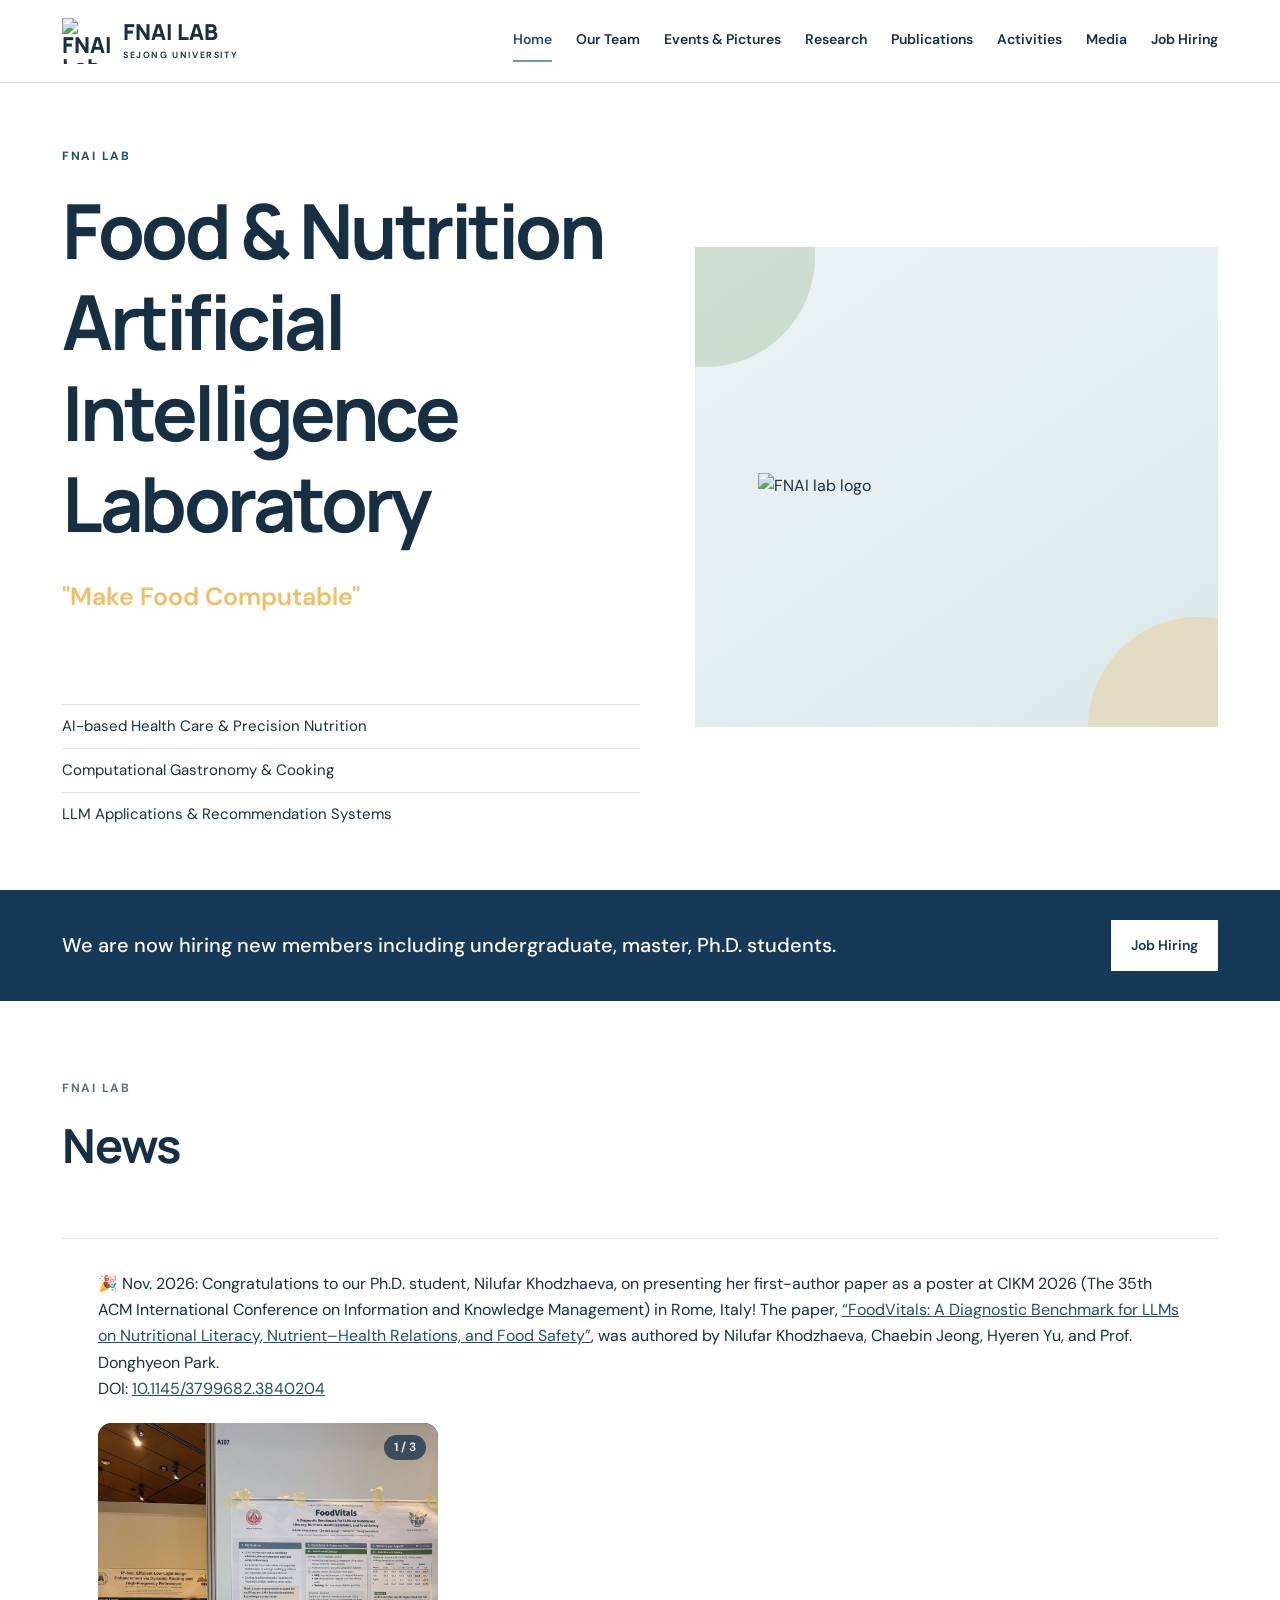
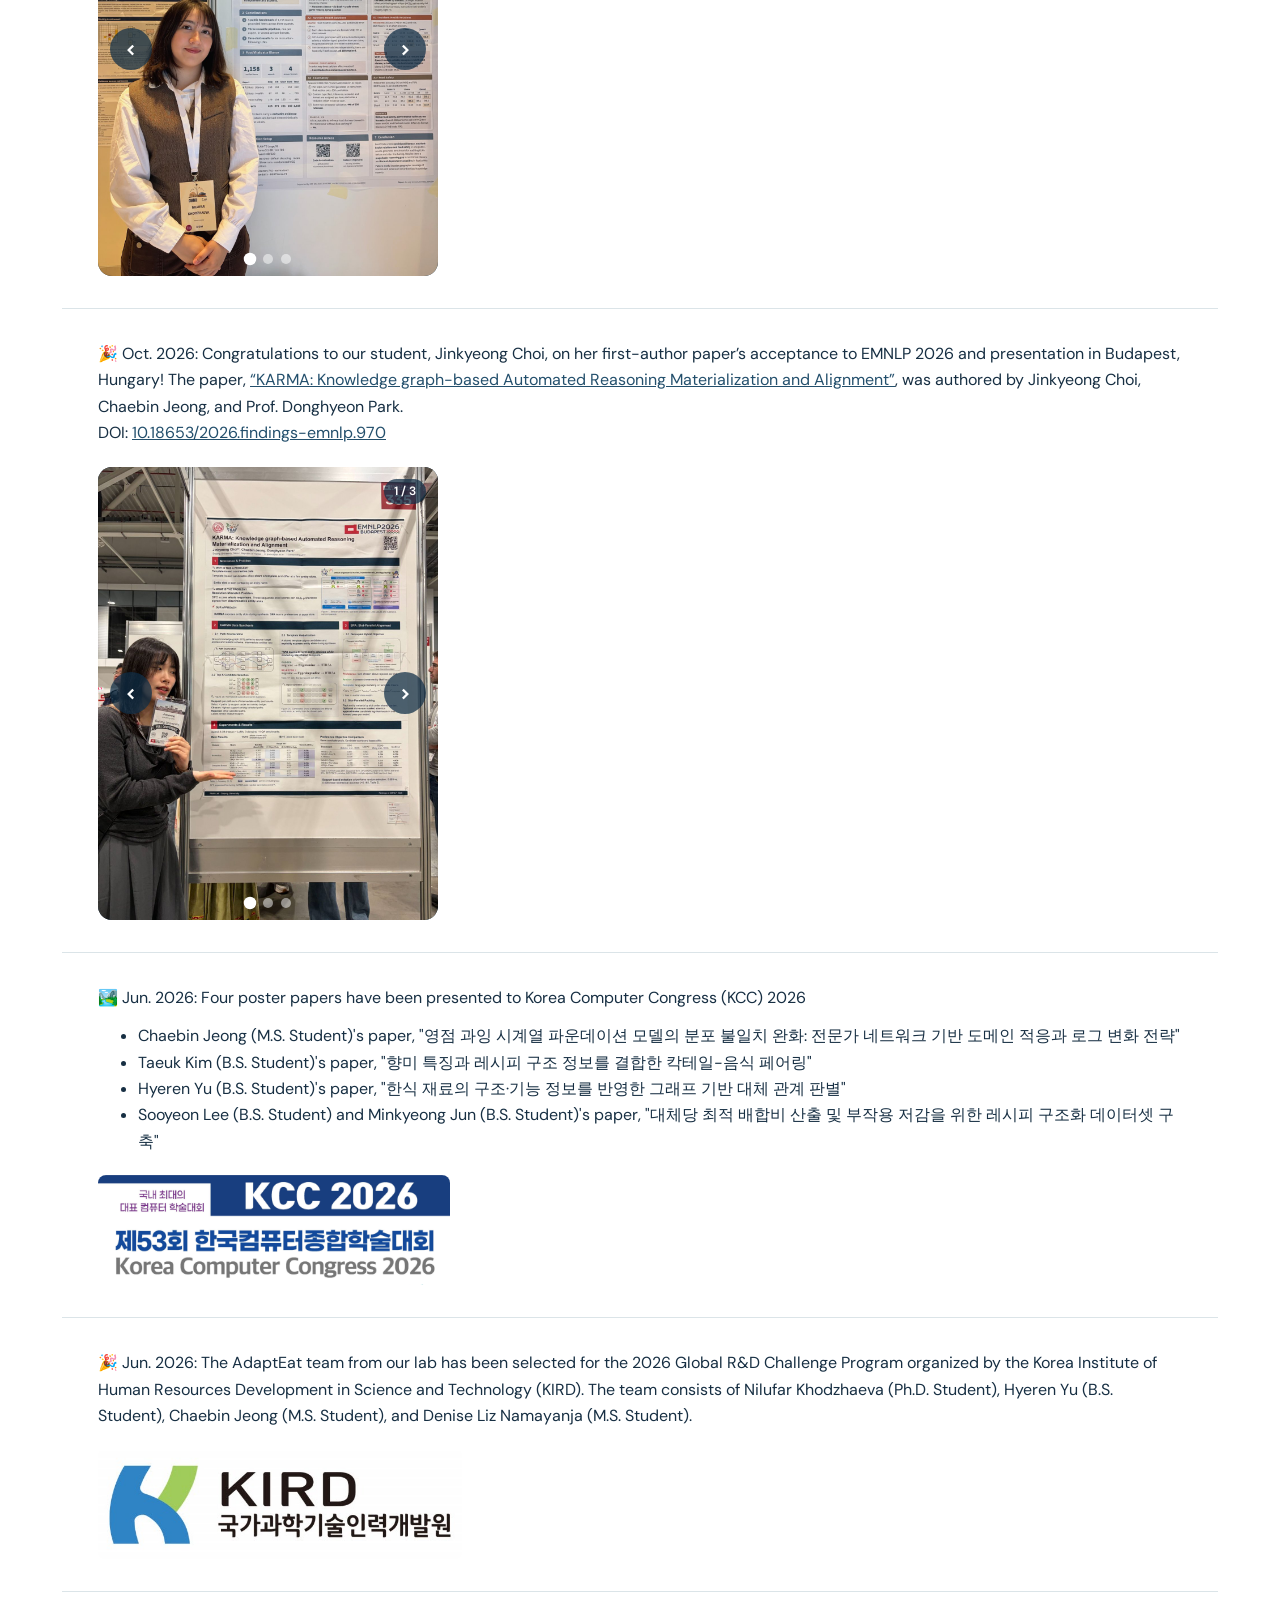
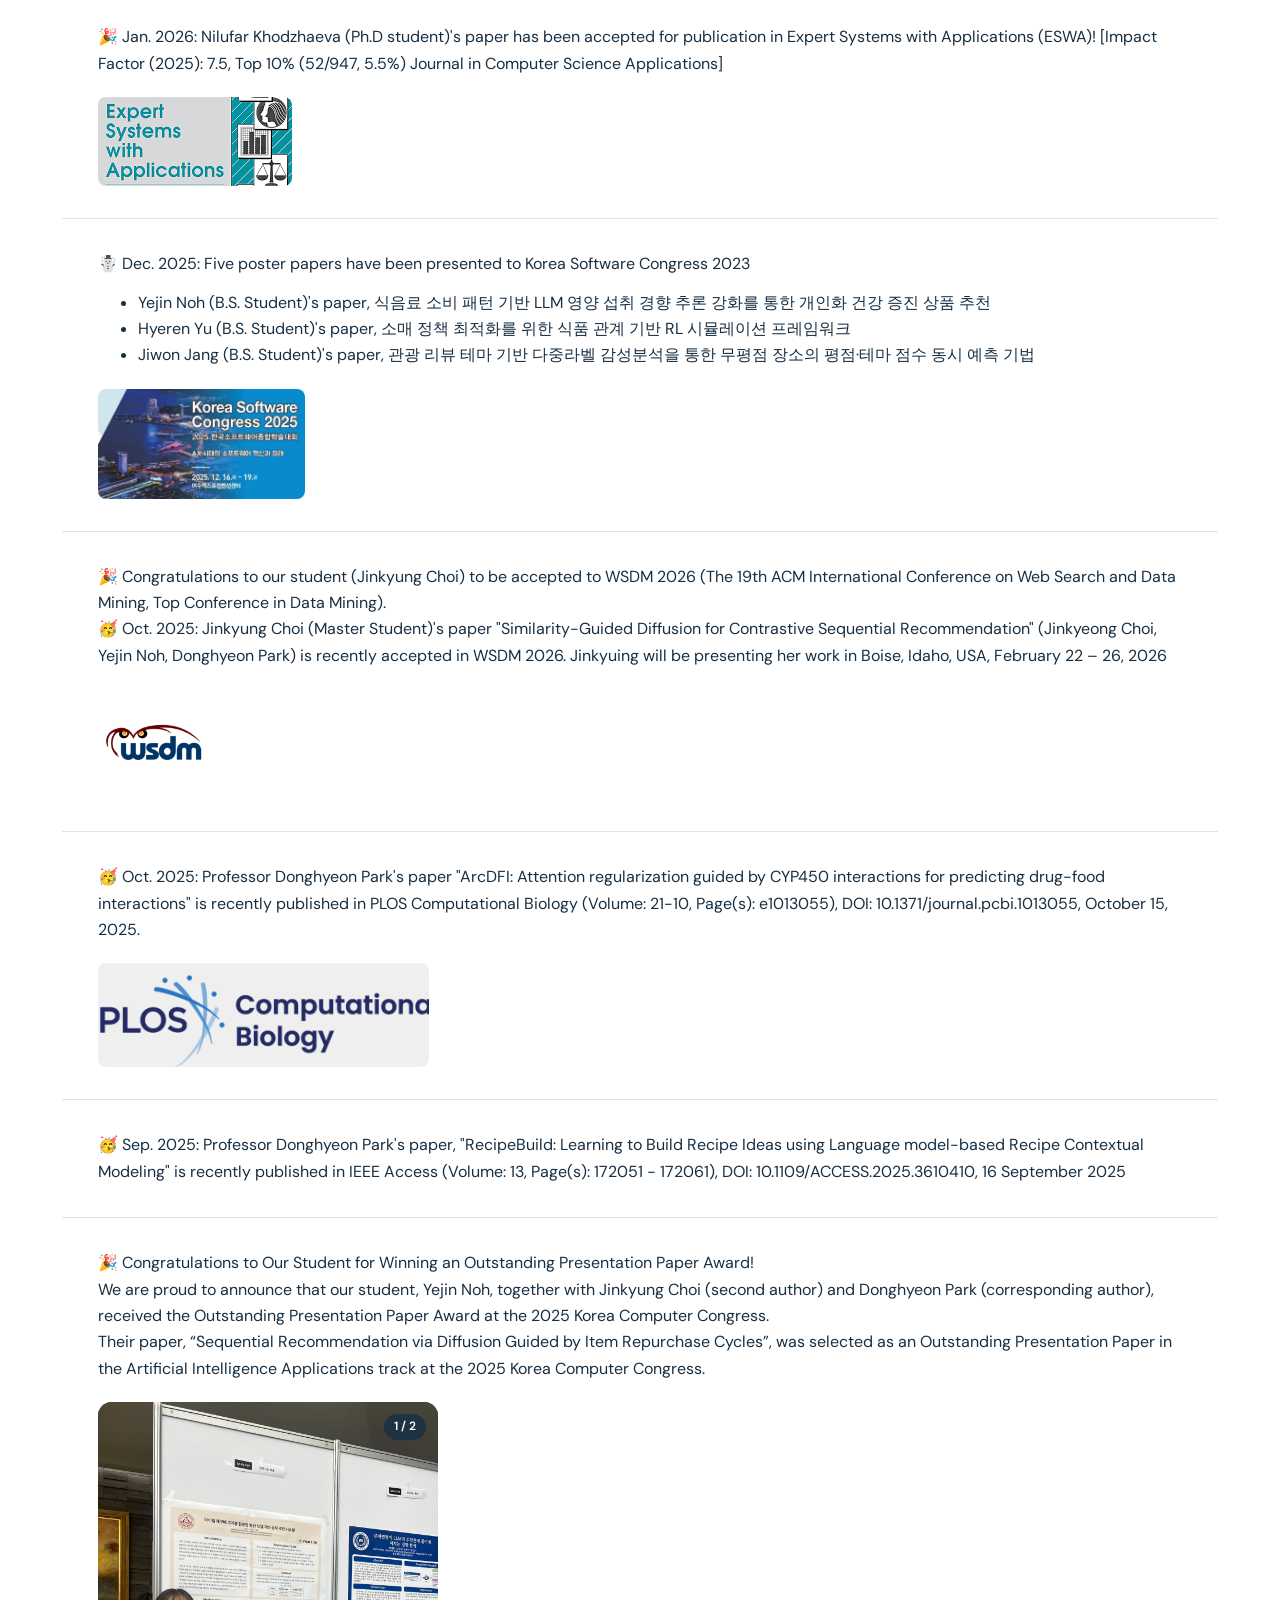
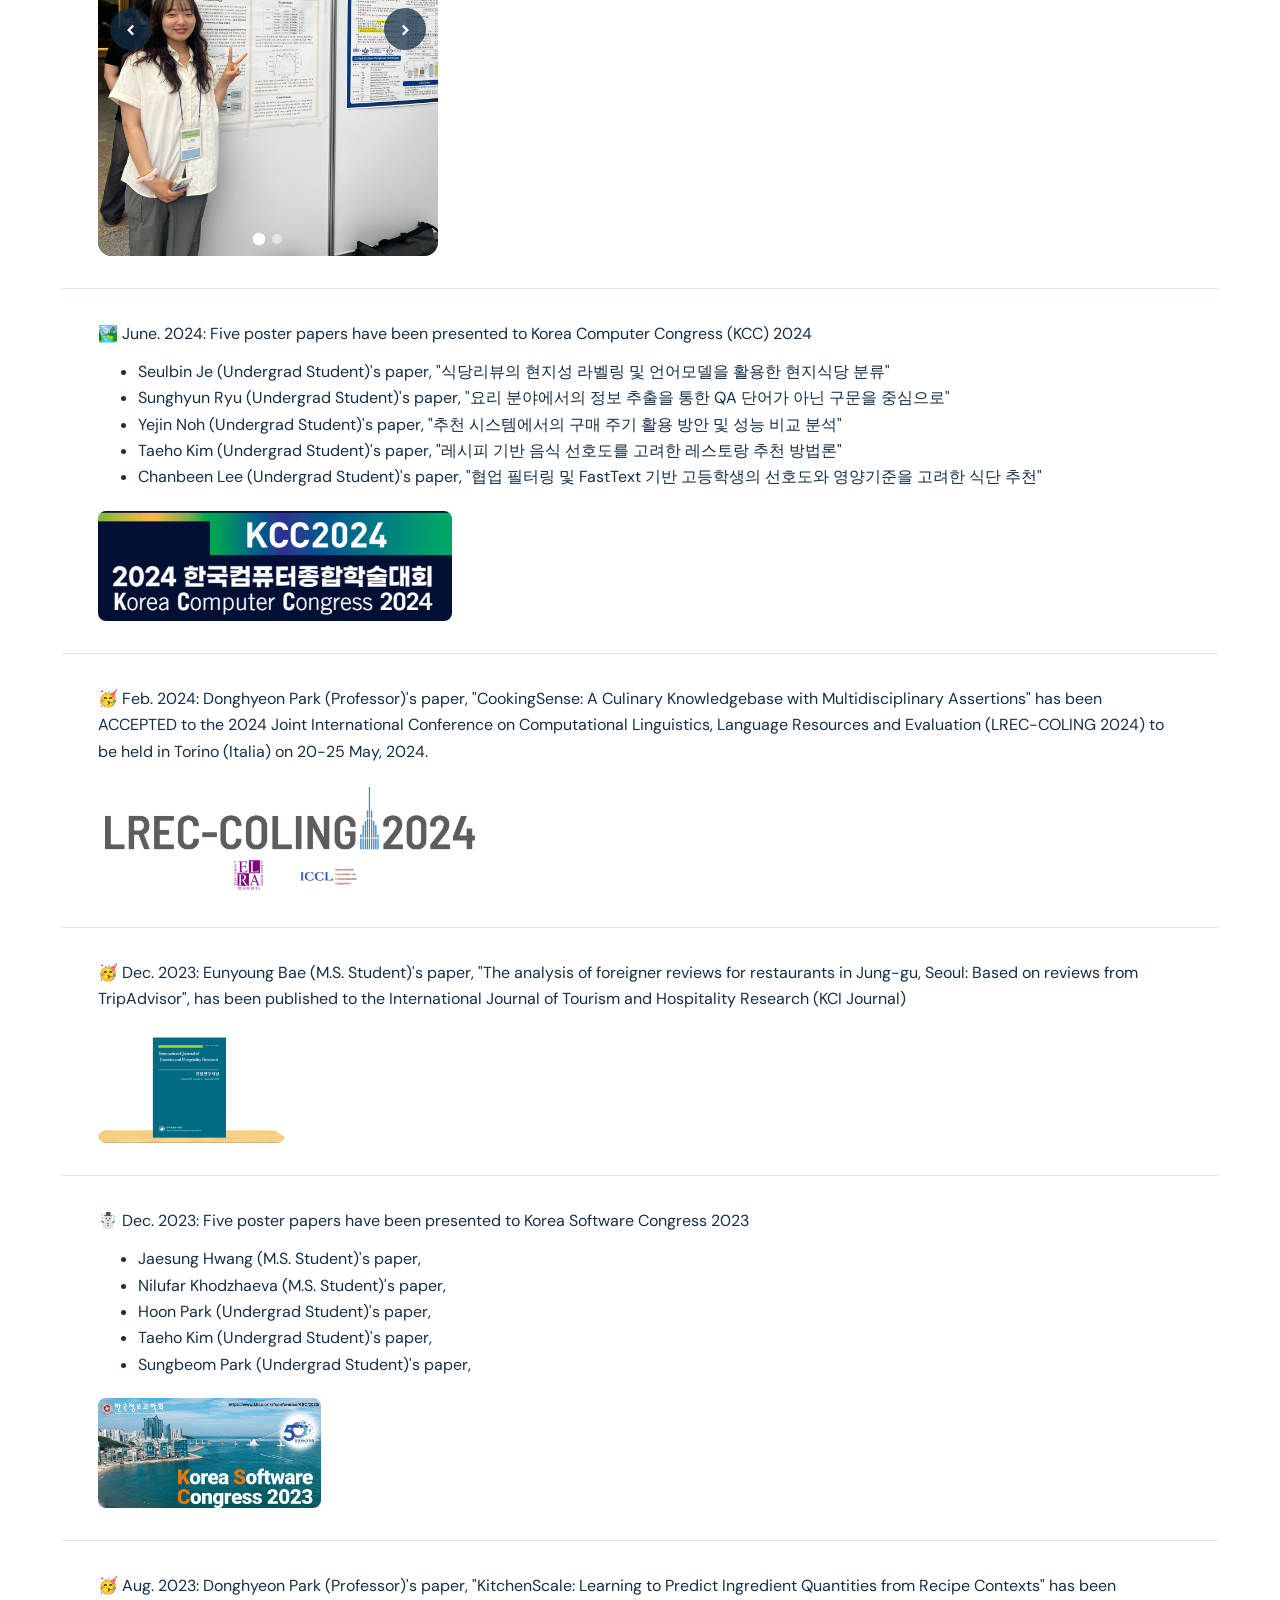
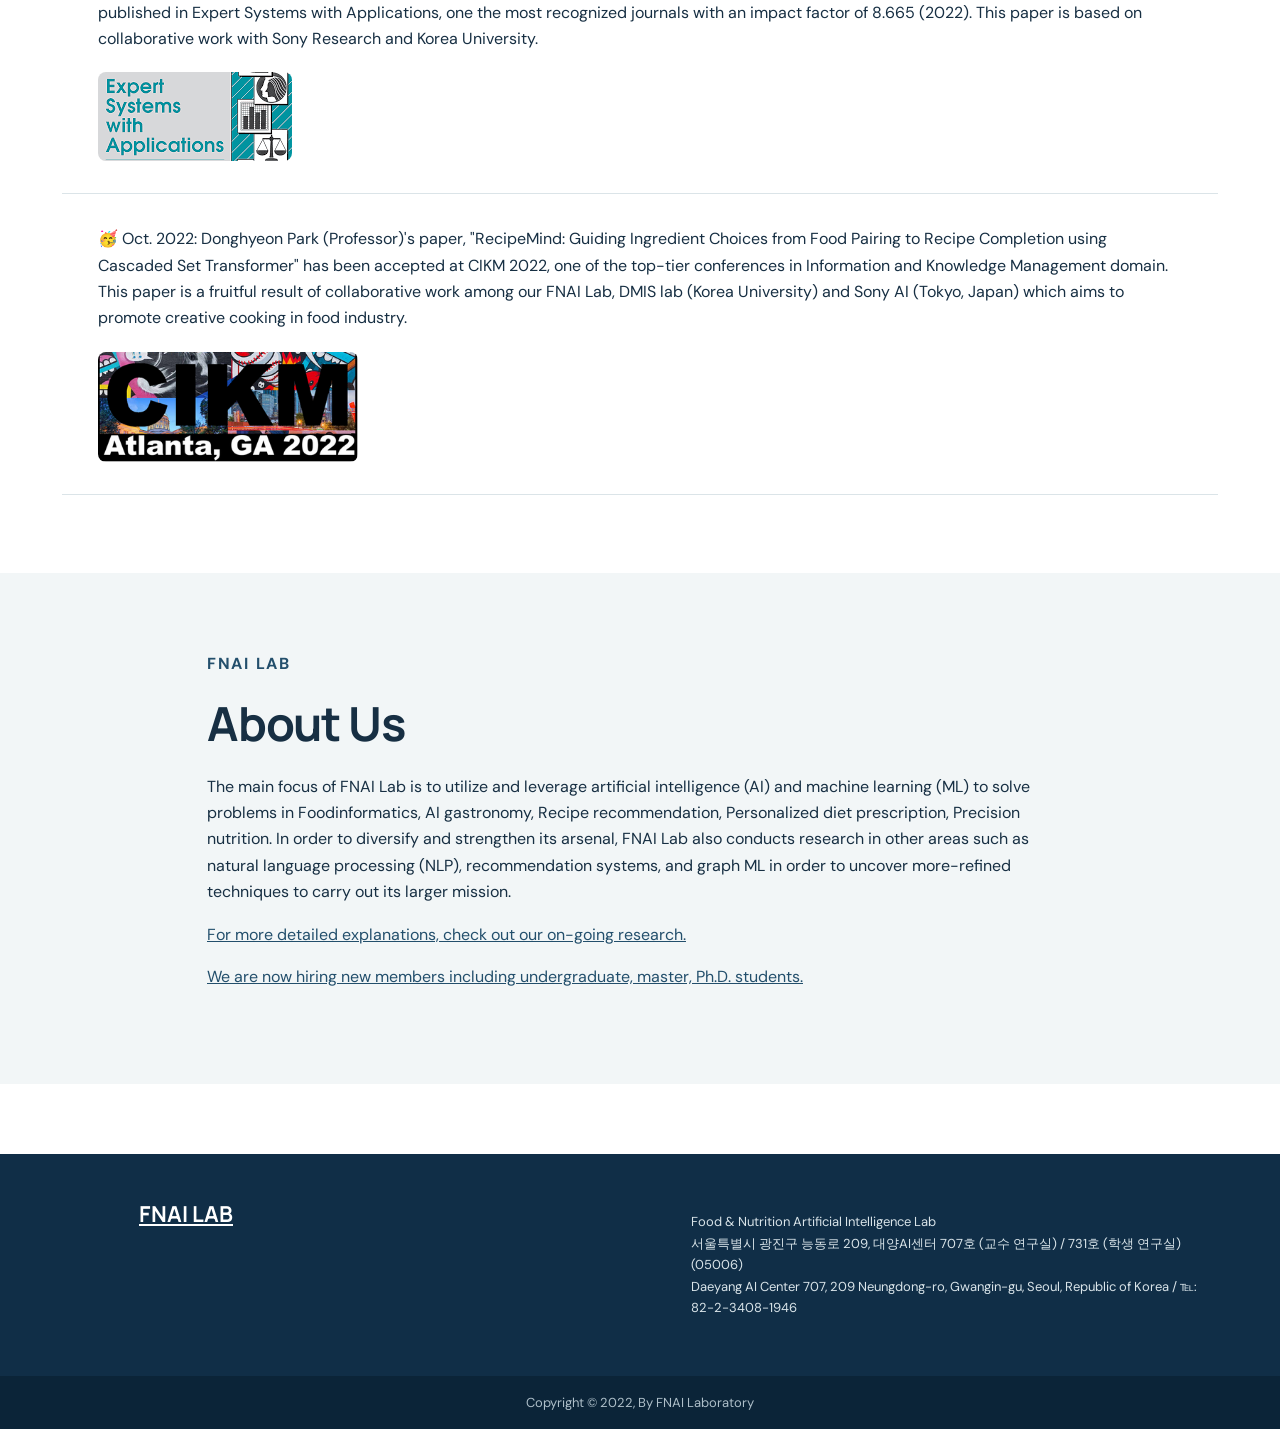
==== commit 5092652c: "[웹사이트] 뉴스 추가: KCC 2026 포스터 발표 4편 (Chaebin Jeong, Taeuk Kim, Hyeren Yu, Sooyeon Lee, Minkyeong Jun) C" ====
--- a/index.html
+++ b/index.html
@@ -1,4 +1,4 @@
-<!doctype html><html lang="en"><head><meta charset="utf-8"><meta name="viewport" content="width=device-width,initial-scale=1"><title>FNAI LAB</title><meta name="description" content="Food & Nutrition Artificial Intelligence Laboratory"><link rel="icon" href="assets/logo.png"><link rel="stylesheet" href="style.css?v=20261117"></head><body>
+<!doctype html><html lang="en"><head><meta charset="utf-8"><meta name="viewport" content="width=device-width,initial-scale=1"><title>FNAI LAB</title><meta name="description" content="Food & Nutrition Artificial Intelligence Laboratory"><link rel="icon" href="assets/logo.png"><link rel="stylesheet" href="style.css?v=20261123"></head><body>
 <a class="skip" href="#main">Skip to main content</a>
 <header class="site-header"><div class="header-inner"><a class="brand" href="index.html"><img src="assets/logo.png" alt="FNAI Lab"><span>FNAI LAB<small>SEJONG UNIVERSITY</small></span></a><button class="menu" aria-expanded="false" aria-controls="navigation">Menu</button><nav class="site-nav" id="navigation"><a href="index.html" aria-current="page">Home</a><a href="team.html">Our Team</a><a href="events.html">Events &amp; Pictures</a><a href="research.html">Research</a><a href="publications.html">Publications</a><a href="activities.html">Activities</a><a href="media.html">Media</a><a href="join.html">Job Hiring</a></nav></div></header>
 <main id="main"><section class="hero wrap"><div class="hero-copy"><p class="kicker">FNAI LAB</p><h1>Food &amp; Nutrition<br>Artificial Intelligence Laboratory</h1><p class="quote">&quot;Make Food Computable&quot;</p><p>We explore</p><div class="topic-list"><span>AI-based Health Care &amp; Precision Nutrition</span><span>Computational Gastronomy &amp; Cooking</span><span>LLM Applications &amp; Recommendation Systems</span></div></div><div class="hero-panel"><img src="assets/logo.png" alt="FNAI lab logo"></div></section>
@@ -6,6 +6,7 @@
 <section class="section wrap"><div class="section-head"><div><p class="kicker">FNAI LAB</p><h2>News</h2></div></div><div class="news-list">
 <article class="news-item"><p>🎉 Nov. 2026: Congratulations to our Ph.D. student, Nilufar Khodzhaeva, on presenting her first-author paper as a poster at CIKM 2026 (The 35th ACM International Conference on Information and Knowledge Management) in Rome, Italy! The paper, <a class="external" href="https://dl.acm.org/doi/10.1145/3799682.3840204" target="_blank" rel="noopener">“FoodVitals: A Diagnostic Benchmark for LLMs on Nutritional Literacy, Nutrient–Health Relations, and Food Safety”</a>, was authored by Nilufar Khodzhaeva, Chaebin Jeong, Hyeren Yu, and Prof. Donghyeon Park.</p><p>DOI: <a class="external" href="https://doi.org/10.1145/3799682.3840204" target="_blank" rel="noopener">10.1145/3799682.3840204</a></p><div class="carousel news-media" data-carousel aria-roledescription="carousel" aria-label="CIKM 2026 poster presentation in Rome"><div class="carousel-track"><img src="assets/news/cikm2026-1.jpg" alt="CIKM 2026 poster presentation in Rome (1/3)" loading="lazy"><img src="assets/news/cikm2026-2.jpg" alt="CIKM 2026 poster presentation in Rome (2/3)" loading="lazy"><img src="assets/news/cikm2026-3.jpg" alt="CIKM 2026 poster presentation in Rome (3/3)" loading="lazy"></div></div></article>
 <article class="news-item"><p>🎉 Oct. 2026: Congratulations to our student, Jinkyeong Choi, on her first-author paper’s acceptance to EMNLP 2026 and presentation in Budapest, Hungary! The paper, <a class="external" href="https://aclanthology.org/2026.findings-emnlp.970/" target="_blank" rel="noopener">“KARMA: Knowledge graph-based Automated Reasoning Materialization and Alignment”</a>, was authored by Jinkyeong Choi, Chaebin Jeong, and Prof. Donghyeon Park.</p><p>DOI: <a class="external" href="https://doi.org/10.18653/2026.findings-emnlp.970" target="_blank" rel="noopener">10.18653/2026.findings-emnlp.970</a></p><div class="carousel news-media" data-carousel aria-roledescription="carousel" aria-label="EMNLP 2026 poster presentation in Budapest"><div class="carousel-track"><img src="assets/news/emnlp2026-1.jpg" alt="EMNLP 2026 poster presentation in Budapest (1/3)" loading="lazy"><img src="assets/news/emnlp2026-2.jpg" alt="EMNLP 2026 poster presentation in Budapest (2/3)" loading="lazy"><img src="assets/news/emnlp2026-3.jpg" alt="EMNLP 2026 poster presentation in Budapest (3/3)" loading="lazy"></div></div></article>
+<article class="news-item"><p>🏞️ Jun. 2026: Four poster papers have been presented to Korea Computer Congress (KCC) 2026</p><ul><li>Chaebin Jeong (M.S. Student)'s paper, &quot;영점 과잉 시계열 파운데이션 모델의 분포 불일치 완화: 전문가 네트워크 기반 도메인 적응과 로그 변화 전략&quot;</li><li>Taeuk Kim (B.S. Student)'s paper, &quot;향미 특징과 레시피 구조 정보를 결합한 칵테일-음식 페어링&quot;</li><li>Hyeren Yu (B.S. Student)'s paper, &quot;한식 재료의 구조·기능 정보를 반영한 그래프 기반 대체 관계 판별&quot;</li><li>Sooyeon Lee (B.S. Student) and Minkyeong Jun (B.S. Student)'s paper, &quot;대체당 최적 배합비 산출 및 부작용 저감을 위한 레시피 구조화 데이터셋 구축&quot;</li></ul><figure class="news-media"><img src="assets/news/kcc2026.png" alt="Korea Computer Congress 2026" loading="lazy"></figure></article>
 <article class="news-item"><p>🎉 Jun. 2026: The AdaptEat team from our lab has been selected for the 2026 Global R&amp;D Challenge Program organized by the Korea Institute of Human Resources Development in Science and Technology (KIRD). The team consists of Nilufar Khodzhaeva (Ph.D. Student), Hyeren Yu (B.S. Student), Chaebin Jeong (M.S. Student), and Denise Liz Namayanja (M.S. Student).</p><figure class="news-media"><img src="assets/news/kird.jpg" alt="KIRD 국가과학기술인력개발원" loading="lazy"></figure></article>
 <article class="news-item"><p>🎉 Jan. 2026: Nilufar Khodzhaeva (Ph.D student)'s paper has been accepted for publication in Expert Systems with Applications (ESWA)! [Impact Factor (2025): 7.5, Top 10% (52/947, 5.5%) Journal in Computer Science Applications]</p><figure class="news-media"><img src="assets/news/eswa.png" alt="Expert Systems with Applications" loading="lazy"></figure></article>
 <article class="news-item"><p>☃️ Dec. 2025: Five poster papers have been presented to Korea Software Congress 2023</p><ul><li>Yejin Noh (B.S. Student)'s paper, 식음료 소비 패턴 기반 LLM 영양 섭취 경향 추론 강화를 통한 개인화 건강 증진 상품 추천</li><li>Hyeren Yu (B.S. Student)'s paper, 소매 정책 최적화를 위한 식품 관계 기반 RL 시뮬레이션 프레임워크</li><li>Jiwon Jang (B.S. Student)'s paper, 관광 리뷰 테마 기반 다중라벨 감성분석을 통한 무평점 장소의 평점·테마 점수 동시 예측 기법</li></ul><figure class="news-media"><img src="assets/news/ksc2025.png" alt="Korea Software Congress 2025" loading="lazy"></figure></article>
@@ -21,4 +22,4 @@
 <article class="news-item"><p>🥳 Oct. 2022: Donghyeon Park (Professor)'s paper, &quot;RecipeMind: Guiding Ingredient Choices from Food Pairing to Recipe Completion using Cascaded Set Transformer&quot; has been accepted at CIKM 2022, one of the top-tier conferences in Information and Knowledge Management domain. This paper is a fruitful result of collaborative work among our FNAI Lab, DMIS lab (Korea University) and Sony AI (Tokyo, Japan) which aims to promote creative cooking in food industry.</p><figure class="news-media"><img src="assets/news/recipemind.png" alt="CIKM 2022" loading="lazy"></figure></article>
 </div></section>
 <section class="section alt"><div class="wrap exact-copy"><p class="kicker">FNAI LAB</p><h2>About Us</h2><p>The main focus of FNAI Lab is to utilize and leverage artificial intelligence (AI) and machine learning (ML) to solve problems in Foodinformatics, AI gastronomy, Recipe recommendation, Personalized diet prescription, Precision nutrition. In order to diversify and strengthen its arsenal, FNAI Lab also conducts research in other areas such as natural language processing (NLP), recommendation systems, and graph ML in order to uncover more-refined techniques to carry out its larger mission.</p><p><a class="external" href="research.html">For more detailed explanations, check out our on-going research.</a></p><p><a class="external" href="join.html">We are now hiring new members including undergraduate, master, Ph.D. students.</a></p></div></section></main>
-<footer class="footer"><div class="wrap"><div><a class="footer-logo" href="index.html"><img src="assets/logo.png" alt="">FNAI LAB</a></div><div><p>Food &amp; Nutrition Artificial Intelligence Lab<br>서울특별시 광진구 능동로 209, 대양AI센터 707호 (교수 연구실) / 731호 (학생 연구실)(05006)<br>Daeyang AI Center 707, 209 Neungdong-ro, Gwangin-gu, Seoul, Republic of Korea / ℡: 82-2-3408-1946</p></div></div><p class="source-note">Copyright © 2022, By FNAI Laboratory</p></footer><script src="script.js?v=20261117"></script></body></html>
+<footer class="footer"><div class="wrap"><div><a class="footer-logo" href="index.html"><img src="assets/logo.png" alt="">FNAI LAB</a></div><div><p>Food &amp; Nutrition Artificial Intelligence Lab<br>서울특별시 광진구 능동로 209, 대양AI센터 707호 (교수 연구실) / 731호 (학생 연구실)(05006)<br>Daeyang AI Center 707, 209 Neungdong-ro, Gwangin-gu, Seoul, Republic of Korea / ℡: 82-2-3408-1946</p></div></div><p class="source-note">Copyright © 2022, By FNAI Laboratory</p></footer><script src="script.js?v=20261123"></script></body></html>
--- a/style.css
+++ b/style.css
@@ -1,80 +1,80 @@
-@import url('https://fonts.googleapis.com/css2?family=DM+Sans:wght@400;500;600;700&family=Manrope:wght@500;600;700;800&display=swap');
-@import url('brand.css');
-:root{--navy:#163958;--navy2:#234f6c;--blue:#7099aa;--ink:#172f43;--muted:#5c6f7d;--line:#dbe4e8;--mist:#f2f6f7;--white:#fff;--coral:#cf8579;--green:#84a87f;--gold:#efb962}*{box-sizing:border-box}html{scroll-behavior:smooth}body{margin:0;color:var(--ink);background:#fff;font:16px/1.65 'DM Sans',Arial,sans-serif}a{color:inherit;text-decoration:none}img{max-width:100%;display:block}a:focus-visible,button:focus-visible{outline:3px solid var(--gold);outline-offset:4px}.skip{position:absolute;left:14px;top:-100px;background:white;padding:10px;z-index:20}.skip:focus{top:10px}.wrap{max-width:1240px;margin:auto;padding-left:42px;padding-right:42px}.site-header{position:sticky;top:0;z-index:10;background:#ffffffee;backdrop-filter:blur(14px);border-bottom:1px solid var(--line)}.header-inner{max-width:1380px;margin:auto;padding:18px 34px;display:flex;align-items:center;justify-content:space-between;gap:25px}.brand{display:flex;align-items:center;gap:11px;font:800 22px/1 Manrope,sans-serif}.brand img{width:50px;height:46px;object-fit:contain}.brand small{display:block;font:600 9px/1.4 'DM Sans',sans-serif;letter-spacing:1.6px;margin-top:6px}.site-nav{display:flex;align-items:center;gap:24px;font-size:14px;font-weight:600}.site-nav a{padding:8px 0;border-bottom:2px solid transparent}.site-nav a:hover,.site-nav a[aria-current="page"]{color:var(--navy2);border-color:var(--blue)}.menu{display:none;border:1px solid var(--line);background:#fff;color:var(--ink);padding:8px 12px;font:600 14px 'DM Sans'}.hero{min-height:620px;display:grid;grid-template-columns:1.05fr .95fr;gap:55px;align-items:center;padding-top:64px;padding-bottom:64px}.kicker{margin:0 0 18px;font-size:12px;font-weight:700;letter-spacing:1.7px;text-transform:uppercase;color:var(--navy2)}h1,h2,h3,h4{font-family:Manrope,Arial,sans-serif;line-height:1.2;margin-top:0;letter-spacing:-1.2px}h1{font-size:clamp(48px,6vw,76px);letter-spacing:-3.5px;margin-bottom:22px}h2{font-size:clamp(32px,4vw,47px);margin-bottom:22px}h3{font-size:24px;margin-bottom:12px}.hero-copy>p:not(.kicker){font-size:19px;color:var(--muted)}.hero-copy .quote{font-size:25px!important;font-weight:600;color:var(--navy)!important;margin:26px 0}.topic-list{display:grid;gap:9px;margin-top:30px}.topic-list span{border-top:1px solid var(--line);padding-top:9px;font-size:15px}.hero-panel{min-height:480px;background:linear-gradient(145deg,#edf3f4,#dce8eb);display:flex;align-items:center;justify-content:center;padding:36px;position:relative;overflow:hidden}.hero-panel:before,.hero-panel:after{content:"";position:absolute;border-radius:50%;width:220px;height:220px;opacity:.3}.hero-panel:before{background:var(--green);left:-100px;top:-100px}.hero-panel:after{background:var(--gold);right:-90px;bottom:-110px}.hero-panel img{width:88%;max-width:430px;position:relative;z-index:1}.band{background:var(--navy);color:white;padding:30px 0}.band .wrap{display:flex;justify-content:space-between;align-items:center;gap:30px}.band p{margin:0;font-size:20px;font-weight:500}.button{display:inline-flex;justify-content:space-between;gap:25px;align-items:center;background:var(--navy);color:white;padding:14px 20px;font-weight:600;font-size:14px}.button.light{background:white;color:var(--navy)}.section{padding-top:78px;padding-bottom:78px}.section.alt{background:var(--mist)}.section-head{display:grid;grid-template-columns:.7fr 1.3fr;gap:60px;margin-bottom:42px}.section-head p{margin-top:0;color:var(--muted)}.exact-copy{max-width:950px}.exact-copy p,.exact-copy li{font-size:16px}.news-list{display:grid;gap:0}.news-item{padding:26px 0;border-top:1px solid var(--line)}.news-item:last-child{border-bottom:1px solid var(--line)}.news-item p{margin:0}.news-item ul{margin:12px 0 0}.page-hero{padding-top:64px;padding-bottom:46px;border-bottom:1px solid var(--line)}.page-hero h1{font-size:clamp(45px,5vw,67px);margin-bottom:10px}.page-hero p{margin:0;color:var(--muted);font-size:18px}.subnav{position:sticky;top:84px;z-index:5;background:white;border-bottom:1px solid var(--line)}.subnav .wrap{display:flex;gap:24px;overflow:auto;padding-top:12px;padding-bottom:12px;font-size:13px;font-weight:700}.subnav a{white-space:nowrap}.subnav a:hover{color:var(--blue)}.team-section{padding-top:64px;padding-bottom:30px}.team-section>h2{padding-bottom:18px;border-bottom:1px solid var(--line)}.profile-grid{display:grid;grid-template-columns:repeat(3,1fr);gap:28px}.profile{background:var(--mist);border-top:3px solid var(--navy);min-width:0}.profile img{width:100%;aspect-ratio:4/3;object-fit:cover;object-position:center top;background:#dce5e9}.profile-body{padding:22px}.profile h3{font-size:22px;letter-spacing:-.6px}.profile p{margin:6px 0;color:var(--muted);font-size:14px}.profile p strong{color:var(--ink)}.profile.lead{display:grid;grid-template-columns:minmax(280px,.65fr) 1.35fr;grid-column:1/-1}.profile.lead img{aspect-ratio:auto;height:100%;min-height:500px}.profile.lead .profile-body{padding:34px}.profile.lead h3{font-size:33px}.details{margin-top:26px;padding-top:22px;border-top:1px solid #cbd8dd}.details h4{font-size:17px;margin:22px 0 8px}.details ul{margin:0;padding-left:20px}.small-grid{display:grid;grid-template-columns:repeat(4,1fr);gap:20px}.small-grid .profile h3{font-size:18px}.small-grid .profile-body{padding:18px}.small-grid .profile img{aspect-ratio:1/1}.research-topics{display:grid;grid-template-columns:repeat(3,1fr);gap:24px;counter-reset:topics}.topic{padding:28px;background:var(--mist);border-top:3px solid var(--navy)}.topic:before{counter-increment:topics;content:"0" counter(topics);display:block;font-size:12px;color:var(--muted);margin-bottom:30px}.topic ul{padding-left:18px}.project{padding:30px 0;border-top:1px solid var(--line)}.project h3{font-size:23px}.project p{margin:5px 0;color:var(--muted)}.pub-group{margin-top:55px}.pub-list{padding-left:22px}.pub-list li{padding:16px 0 16px 8px;border-top:1px solid var(--line)}.pub-list li:last-child{border-bottom:1px solid var(--line)}.pub-list a{color:var(--navy2);text-decoration:underline}.split{display:grid;grid-template-columns:repeat(2,1fr);gap:35px}.card{padding:26px;background:var(--mist);border-top:3px solid var(--navy)}.card h3{font-size:22px}.card ul{padding-left:20px}.media-item{padding:36px 0;border-top:1px solid var(--line)}.media-item h2{font-size:27px}.media-item blockquote{border-left:3px solid var(--blue);margin:22px 0 0;padding-left:22px;color:var(--muted)}.contact-grid{display:grid;grid-template-columns:1fr 1fr;gap:50px}.contact-grid ul{padding-left:20px}.footer{background:#102e47;color:#d9e4e9;margin-top:70px}.footer .wrap{display:grid;grid-template-columns:1.1fr 1fr;gap:50px;padding-top:45px;padding-bottom:45px}.footer-logo{display:flex;align-items:center;gap:15px;color:white;font:700 22px Manrope}.footer-logo img{width:62px}.footer p{font-size:13px;margin:12px 0 0}.footer a{text-decoration:underline}.source-note{padding:16px 0;text-align:center;background:#0b2438;color:#aebfc9;font-size:12px;margin:0}.external{color:var(--navy2);text-decoration:underline}.muted{color:var(--muted)}@media(max-width:1000px){.site-nav{gap:14px;font-size:13px}.hero{gap:30px}.profile-grid{grid-template-columns:repeat(2,1fr)}.small-grid{grid-template-columns:repeat(3,1fr)}.research-topics{grid-template-columns:1fr}.profile.lead{grid-template-columns:.75fr 1.25fr}}@media(max-width:760px){.wrap{padding-left:22px;padding-right:22px}.header-inner{padding:14px 20px}.brand img{width:43px;height:40px}.menu{display:block}.site-nav{display:none;position:absolute;left:0;right:0;top:69px;background:#fff;border-bottom:1px solid var(--line);padding:22px;flex-direction:column;align-items:stretch}.site-nav.open{display:flex}.site-nav a{padding:8px}.hero{grid-template-columns:1fr;min-height:0;padding-top:42px}.hero-panel{min-height:340px}.band .wrap{align-items:flex-start;flex-direction:column}.section{padding-top:54px;padding-bottom:54px}.section-head{grid-template-columns:1fr;gap:10px}.page-hero{padding-top:42px}.subnav{top:69px}.profile-grid,.small-grid,.split,.contact-grid{grid-template-columns:1fr}.profile.lead{display:block}.profile.lead img{height:auto;min-height:0;aspect-ratio:4/3}.footer .wrap{grid-template-columns:1fr;gap:25px}}@media(prefers-reduced-motion:reduce){html{scroll-behavior:auto}}
-.preview-banner{background:#163958;color:#e8eef2;text-align:center;font:600 13px/1.45 'DM Sans',Arial,sans-serif;padding:8px 16px;letter-spacing:.02em}
-.profile img[src*="avatar-placeholder.svg"]{object-fit:contain;object-position:center;padding:16%;background:linear-gradient(180deg,#5b7388,#163958)}
-.profile.lead img[src*="avatar-placeholder.svg"]{min-height:280px;height:auto}
-.small-grid .profile img[src*="avatar-placeholder.svg"]{padding:18%}
-
-/* Final card spacing and publication legend/alignment overrides. */
-.news-item{padding:32px 36px}
-.project{padding:30px 38px}
-.media-item{padding:38px 44px}
-.pub-list li{padding:24px 28px 24px 64px}
-.pub-list li:before{left:24px;top:24px;line-height:1.45}
-.publication-key{display:inline-flex;align-items:center;gap:9px;margin-top:14px!important;padding:9px 13px;border-radius:10px;background:rgba(255,216,93,.16);font-size:15px!important}
-.publication-key .key-swatch{display:inline-block;width:24px;height:14px;border-radius:4px;background:#ffd85d;border:1px solid rgba(22,57,88,.12)}
-@media(max-width:760px){.news-item{padding:26px 24px}.project{padding:26px 24px}.media-item{padding:28px 24px}.pub-list li{padding:22px 18px 22px 52px}.pub-list li:before{left:18px;top:22px}}
-
-/* Publications legend: readable on the dark page header. */
-.page-hero .publication-key{color:#fff;background:rgba(255,255,255,.14);border:1px solid rgba(255,255,255,.22);position:relative;z-index:1}
-
-/* Carousel (Events & Pictures, news photos). */
-.carousel{position:relative;border-radius:14px;overflow:hidden;background:#102e47}
-.carousel-track{display:flex;overflow-x:auto;scroll-snap-type:x mandatory;scrollbar-width:none;aspect-ratio:4/3}
-.carousel-track::-webkit-scrollbar{display:none}
-.carousel-track img{flex:0 0 100%;width:100%;height:100%;object-fit:contain;scroll-snap-align:center}
-.carousel-btn{position:absolute;top:50%;transform:translateY(-50%);width:42px;height:42px;border:0;border-radius:50%;background:rgba(16,46,71,.72);color:#fff;font:700 22px/1 Manrope,Arial,sans-serif;cursor:pointer;display:grid;place-items:center;transition:background .2s}
-.carousel-btn:hover{background:var(--navy)}
-.carousel-btn.prev{left:12px}.carousel-btn.next{right:12px}
-.carousel-dots{position:absolute;left:0;right:0;bottom:12px;display:flex;justify-content:center;gap:8px}
-.carousel-dots button{width:10px;height:10px;padding:0;border:0;border-radius:50%;background:rgba(255,255,255,.5);cursor:pointer}
-.carousel-dots button[aria-current="true"]{background:#fff;transform:scale(1.25)}
-.carousel-count{position:absolute;top:12px;right:12px;padding:3px 10px;border-radius:999px;background:rgba(16,46,71,.72);color:#fff;font-size:12px;font-weight:600}
-
-/* Events & Pictures page. */
-.event-grid{display:grid;grid-template-columns:repeat(2,minmax(0,1fr));gap:34px 30px}
-.event-card{display:flex;flex-direction:column;background:#fff;border-radius:18px;padding:24px;box-shadow:0 10px 28px rgba(22,57,88,.08);border-top:7px solid var(--blue)}
-.event-card:nth-child(4n+1){border-top-color:var(--green)}.event-card:nth-child(4n+2){border-top-color:var(--gold)}.event-card:nth-child(4n+3){border-top-color:var(--coral)}
-.event-card h3{font-size:20px;letter-spacing:-.4px;margin-bottom:16px;flex:1}
-
-/* News images. */
-.news-item{display:flex;flex-direction:column}
-.news-media{margin:20px 0 0;margin-top:auto;padding-top:20px}
-figure.news-media img{max-height:110px;max-width:100%;width:auto;border-radius:8px}
-.carousel.news-media{padding-top:0;margin-top:20px;max-width:340px;width:100%}
-.carousel.news-media .carousel-track{aspect-ratio:3/4}
-.news-item .external{word-break:break-word}
-
-/* Media page images and video. */
-.media-figure{margin:24px 0 0}
-.media-figure img{width:100%;max-width:820px;border-radius:10px;border:1px solid var(--line)}
-.media-video{margin-top:24px;max-width:820px;aspect-ratio:16/9;border-radius:10px;overflow:hidden;background:#102e47}
-.media-video iframe{width:100%;height:100%;border:0;display:block}
-.media-item h2 .external{font-size:.72em;white-space:nowrap}
-
-/* Team photos (real files from assets/team/). */
-.profile img.has-photo{object-fit:cover;object-position:center top;padding:0}
-@media(max-width:760px){.event-grid{grid-template-columns:1fr}.event-card{padding:18px}}
-@media(prefers-reduced-motion:reduce){.carousel-track{scroll-behavior:auto!important}}
-.page-hero>p:not(.kicker):not(.publication-key){color:#d9e7ec;position:relative;z-index:1}
-
-/* Home hero: quote and "We explore" readable on the dark background. */
-.hero-copy .quote{color:#f2bd63!important}
-.hero-copy>p:not(.kicker):not(.quote){color:#fff}
-.profile:not(.lead) img.has-photo{aspect-ratio:1/1;object-position:center 25%}
-
-/* Full-width dark hero backgrounds on large screens (brand.css sets max-width:none, but .wrap above overrode it). */
-.hero.wrap,.page-hero.wrap{max-width:none;padding-left:max(42px,calc((100% - 1156px)/2));padding-right:max(42px,calc((100% - 1156px)/2))}
-@media(max-width:760px){.hero.wrap,.page-hero.wrap{padding-left:22px;padding-right:22px}}
-/* Align header with page content (content box = 1240px wrap minus 42px padding each side). */
-.header-inner{max-width:1240px;padding-left:42px;padding-right:42px}
-@media(max-width:760px){.header-inner{padding-left:22px;padding-right:22px}}
+@import url('https://fonts.googleapis.com/css2?family=DM+Sans:wght@400;500;600;700&family=Manrope:wght@500;600;700;800&display=swap');
+@import url('brand.css');
+:root{--navy:#163958;--navy2:#234f6c;--blue:#7099aa;--ink:#172f43;--muted:#5c6f7d;--line:#dbe4e8;--mist:#f2f6f7;--white:#fff;--coral:#cf8579;--green:#84a87f;--gold:#efb962}*{box-sizing:border-box}html{scroll-behavior:smooth}body{margin:0;color:var(--ink);background:#fff;font:16px/1.65 'DM Sans',Arial,sans-serif}a{color:inherit;text-decoration:none}img{max-width:100%;display:block}a:focus-visible,button:focus-visible{outline:3px solid var(--gold);outline-offset:4px}.skip{position:absolute;left:14px;top:-100px;background:white;padding:10px;z-index:20}.skip:focus{top:10px}.wrap{max-width:1240px;margin:auto;padding-left:42px;padding-right:42px}.site-header{position:sticky;top:0;z-index:10;background:#ffffffee;backdrop-filter:blur(14px);border-bottom:1px solid var(--line)}.header-inner{max-width:1380px;margin:auto;padding:18px 34px;display:flex;align-items:center;justify-content:space-between;gap:25px}.brand{display:flex;align-items:center;gap:11px;font:800 22px/1 Manrope,sans-serif}.brand img{width:50px;height:46px;object-fit:contain}.brand small{display:block;font:600 9px/1.4 'DM Sans',sans-serif;letter-spacing:1.6px;margin-top:6px}.site-nav{display:flex;align-items:center;gap:24px;font-size:14px;font-weight:600}.site-nav a{padding:8px 0;border-bottom:2px solid transparent}.site-nav a:hover,.site-nav a[aria-current="page"]{color:var(--navy2);border-color:var(--blue)}.menu{display:none;border:1px solid var(--line);background:#fff;color:var(--ink);padding:8px 12px;font:600 14px 'DM Sans'}.hero{min-height:620px;display:grid;grid-template-columns:1.05fr .95fr;gap:55px;align-items:center;padding-top:64px;padding-bottom:64px}.kicker{margin:0 0 18px;font-size:12px;font-weight:700;letter-spacing:1.7px;text-transform:uppercase;color:var(--navy2)}h1,h2,h3,h4{font-family:Manrope,Arial,sans-serif;line-height:1.2;margin-top:0;letter-spacing:-1.2px}h1{font-size:clamp(48px,6vw,76px);letter-spacing:-3.5px;margin-bottom:22px}h2{font-size:clamp(32px,4vw,47px);margin-bottom:22px}h3{font-size:24px;margin-bottom:12px}.hero-copy>p:not(.kicker){font-size:19px;color:var(--muted)}.hero-copy .quote{font-size:25px!important;font-weight:600;color:var(--navy)!important;margin:26px 0}.topic-list{display:grid;gap:9px;margin-top:30px}.topic-list span{border-top:1px solid var(--line);padding-top:9px;font-size:15px}.hero-panel{min-height:480px;background:linear-gradient(145deg,#edf3f4,#dce8eb);display:flex;align-items:center;justify-content:center;padding:36px;position:relative;overflow:hidden}.hero-panel:before,.hero-panel:after{content:"";position:absolute;border-radius:50%;width:220px;height:220px;opacity:.3}.hero-panel:before{background:var(--green);left:-100px;top:-100px}.hero-panel:after{background:var(--gold);right:-90px;bottom:-110px}.hero-panel img{width:88%;max-width:430px;position:relative;z-index:1}.band{background:var(--navy);color:white;padding:30px 0}.band .wrap{display:flex;justify-content:space-between;align-items:center;gap:30px}.band p{margin:0;font-size:20px;font-weight:500}.button{display:inline-flex;justify-content:space-between;gap:25px;align-items:center;background:var(--navy);color:white;padding:14px 20px;font-weight:600;font-size:14px}.button.light{background:white;color:var(--navy)}.section{padding-top:78px;padding-bottom:78px}.section.alt{background:var(--mist)}.section-head{display:grid;grid-template-columns:.7fr 1.3fr;gap:60px;margin-bottom:42px}.section-head p{margin-top:0;color:var(--muted)}.exact-copy{max-width:950px}.exact-copy p,.exact-copy li{font-size:16px}.news-list{display:grid;gap:0}.news-item{padding:26px 0;border-top:1px solid var(--line)}.news-item:last-child{border-bottom:1px solid var(--line)}.news-item p{margin:0}.news-item ul{margin:12px 0 0}.page-hero{padding-top:64px;padding-bottom:46px;border-bottom:1px solid var(--line)}.page-hero h1{font-size:clamp(45px,5vw,67px);margin-bottom:10px}.page-hero p{margin:0;color:var(--muted);font-size:18px}.subnav{position:sticky;top:84px;z-index:5;background:white;border-bottom:1px solid var(--line)}.subnav .wrap{display:flex;gap:24px;overflow:auto;padding-top:12px;padding-bottom:12px;font-size:13px;font-weight:700}.subnav a{white-space:nowrap}.subnav a:hover{color:var(--blue)}.team-section{padding-top:64px;padding-bottom:30px}.team-section>h2{padding-bottom:18px;border-bottom:1px solid var(--line)}.profile-grid{display:grid;grid-template-columns:repeat(3,1fr);gap:28px}.profile{background:var(--mist);border-top:3px solid var(--navy);min-width:0}.profile img{width:100%;aspect-ratio:4/3;object-fit:cover;object-position:center top;background:#dce5e9}.profile-body{padding:22px}.profile h3{font-size:22px;letter-spacing:-.6px}.profile p{margin:6px 0;color:var(--muted);font-size:14px}.profile p strong{color:var(--ink)}.profile.lead{display:grid;grid-template-columns:minmax(280px,.65fr) 1.35fr;grid-column:1/-1}.profile.lead img{aspect-ratio:auto;height:100%;min-height:500px}.profile.lead .profile-body{padding:34px}.profile.lead h3{font-size:33px}.details{margin-top:26px;padding-top:22px;border-top:1px solid #cbd8dd}.details h4{font-size:17px;margin:22px 0 8px}.details ul{margin:0;padding-left:20px}.small-grid{display:grid;grid-template-columns:repeat(4,1fr);gap:20px}.small-grid .profile h3{font-size:18px}.small-grid .profile-body{padding:18px}.small-grid .profile img{aspect-ratio:1/1}.research-topics{display:grid;grid-template-columns:repeat(3,1fr);gap:24px;counter-reset:topics}.topic{padding:28px;background:var(--mist);border-top:3px solid var(--navy)}.topic:before{counter-increment:topics;content:"0" counter(topics);display:block;font-size:12px;color:var(--muted);margin-bottom:30px}.topic ul{padding-left:18px}.project{padding:30px 0;border-top:1px solid var(--line)}.project h3{font-size:23px}.project p{margin:5px 0;color:var(--muted)}.pub-group{margin-top:55px}.pub-list{padding-left:22px}.pub-list li{padding:16px 0 16px 8px;border-top:1px solid var(--line)}.pub-list li:last-child{border-bottom:1px solid var(--line)}.pub-list a{color:var(--navy2);text-decoration:underline}.split{display:grid;grid-template-columns:repeat(2,1fr);gap:35px}.card{padding:26px;background:var(--mist);border-top:3px solid var(--navy)}.card h3{font-size:22px}.card ul{padding-left:20px}.media-item{padding:36px 0;border-top:1px solid var(--line)}.media-item h2{font-size:27px}.media-item blockquote{border-left:3px solid var(--blue);margin:22px 0 0;padding-left:22px;color:var(--muted)}.contact-grid{display:grid;grid-template-columns:1fr 1fr;gap:50px}.contact-grid ul{padding-left:20px}.footer{background:#102e47;color:#d9e4e9;margin-top:70px}.footer .wrap{display:grid;grid-template-columns:1.1fr 1fr;gap:50px;padding-top:45px;padding-bottom:45px}.footer-logo{display:flex;align-items:center;gap:15px;color:white;font:700 22px Manrope}.footer-logo img{width:62px}.footer p{font-size:13px;margin:12px 0 0}.footer a{text-decoration:underline}.source-note{padding:16px 0;text-align:center;background:#0b2438;color:#aebfc9;font-size:12px;margin:0}.external{color:var(--navy2);text-decoration:underline}.muted{color:var(--muted)}@media(max-width:1000px){.site-nav{gap:14px;font-size:13px}.hero{gap:30px}.profile-grid{grid-template-columns:repeat(2,1fr)}.small-grid{grid-template-columns:repeat(3,1fr)}.research-topics{grid-template-columns:1fr}.profile.lead{grid-template-columns:.75fr 1.25fr}}@media(max-width:760px){.wrap{padding-left:22px;padding-right:22px}.header-inner{padding:14px 20px}.brand img{width:43px;height:40px}.menu{display:block}.site-nav{display:none;position:absolute;left:0;right:0;top:69px;background:#fff;border-bottom:1px solid var(--line);padding:22px;flex-direction:column;align-items:stretch}.site-nav.open{display:flex}.site-nav a{padding:8px}.hero{grid-template-columns:1fr;min-height:0;padding-top:42px}.hero-panel{min-height:340px}.band .wrap{align-items:flex-start;flex-direction:column}.section{padding-top:54px;padding-bottom:54px}.section-head{grid-template-columns:1fr;gap:10px}.page-hero{padding-top:42px}.subnav{top:69px}.profile-grid,.small-grid,.split,.contact-grid{grid-template-columns:1fr}.profile.lead{display:block}.profile.lead img{height:auto;min-height:0;aspect-ratio:4/3}.footer .wrap{grid-template-columns:1fr;gap:25px}}@media(prefers-reduced-motion:reduce){html{scroll-behavior:auto}}
+.preview-banner{background:#163958;color:#e8eef2;text-align:center;font:600 13px/1.45 'DM Sans',Arial,sans-serif;padding:8px 16px;letter-spacing:.02em}
+.profile img[src*="avatar-placeholder.svg"]{object-fit:contain;object-position:center;padding:16%;background:linear-gradient(180deg,#5b7388,#163958)}
+.profile.lead img[src*="avatar-placeholder.svg"]{min-height:280px;height:auto}
+.small-grid .profile img[src*="avatar-placeholder.svg"]{padding:18%}
+
+/* Final card spacing and publication legend/alignment overrides. */
+.news-item{padding:32px 36px}
+.project{padding:30px 38px}
+.media-item{padding:38px 44px}
+.pub-list li{padding:24px 28px 24px 64px}
+.pub-list li:before{left:24px;top:24px;line-height:1.45}
+.publication-key{display:inline-flex;align-items:center;gap:9px;margin-top:14px!important;padding:9px 13px;border-radius:10px;background:rgba(255,216,93,.16);font-size:15px!important}
+.publication-key .key-swatch{display:inline-block;width:24px;height:14px;border-radius:4px;background:#ffd85d;border:1px solid rgba(22,57,88,.12)}
+@media(max-width:760px){.news-item{padding:26px 24px}.project{padding:26px 24px}.media-item{padding:28px 24px}.pub-list li{padding:22px 18px 22px 52px}.pub-list li:before{left:18px;top:22px}}
+
+/* Publications legend: readable on the dark page header. */
+.page-hero .publication-key{color:#fff;background:rgba(255,255,255,.14);border:1px solid rgba(255,255,255,.22);position:relative;z-index:1}
+
+/* Carousel (Events & Pictures, news photos). */
+.carousel{position:relative;border-radius:14px;overflow:hidden;background:#102e47}
+.carousel-track{display:flex;overflow-x:auto;scroll-snap-type:x mandatory;scrollbar-width:none;aspect-ratio:4/3}
+.carousel-track::-webkit-scrollbar{display:none}
+.carousel-track img{flex:0 0 100%;width:100%;height:100%;object-fit:contain;scroll-snap-align:center}
+.carousel-btn{position:absolute;top:50%;transform:translateY(-50%);width:42px;height:42px;border:0;border-radius:50%;background:rgba(16,46,71,.72);color:#fff;font:700 22px/1 Manrope,Arial,sans-serif;cursor:pointer;display:grid;place-items:center;transition:background .2s}
+.carousel-btn:hover{background:var(--navy)}
+.carousel-btn.prev{left:12px}.carousel-btn.next{right:12px}
+.carousel-dots{position:absolute;left:0;right:0;bottom:12px;display:flex;justify-content:center;gap:8px}
+.carousel-dots button{width:10px;height:10px;padding:0;border:0;border-radius:50%;background:rgba(255,255,255,.5);cursor:pointer}
+.carousel-dots button[aria-current="true"]{background:#fff;transform:scale(1.25)}
+.carousel-count{position:absolute;top:12px;right:12px;padding:3px 10px;border-radius:999px;background:rgba(16,46,71,.72);color:#fff;font-size:12px;font-weight:600}
+
+/* Events & Pictures page. */
+.event-grid{display:grid;grid-template-columns:repeat(2,minmax(0,1fr));gap:34px 30px}
+.event-card{display:flex;flex-direction:column;background:#fff;border-radius:18px;padding:24px;box-shadow:0 10px 28px rgba(22,57,88,.08);border-top:7px solid var(--blue)}
+.event-card:nth-child(4n+1){border-top-color:var(--green)}.event-card:nth-child(4n+2){border-top-color:var(--gold)}.event-card:nth-child(4n+3){border-top-color:var(--coral)}
+.event-card h3{font-size:20px;letter-spacing:-.4px;margin-bottom:16px;flex:1}
+
+/* News images. */
+.news-item{display:flex;flex-direction:column}
+.news-media{margin:20px 0 0;margin-top:auto;padding-top:20px}
+figure.news-media img{max-height:110px;max-width:100%;width:auto;border-radius:8px}
+.carousel.news-media{padding-top:0;margin-top:20px;max-width:340px;width:100%}
+.carousel.news-media .carousel-track{aspect-ratio:3/4}
+.news-item .external{word-break:break-word}
+
+/* Media page images and video. */
+.media-figure{margin:24px 0 0}
+.media-figure img{width:100%;max-width:820px;border-radius:10px;border:1px solid var(--line)}
+.media-video{margin-top:24px;max-width:820px;aspect-ratio:16/9;border-radius:10px;overflow:hidden;background:#102e47}
+.media-video iframe{width:100%;height:100%;border:0;display:block}
+.media-item h2 .external{font-size:.72em;white-space:nowrap}
+
+/* Team photos (real files from assets/team/). */
+.profile img.has-photo{object-fit:cover;object-position:center top;padding:0}
+@media(max-width:760px){.event-grid{grid-template-columns:1fr}.event-card{padding:18px}}
+@media(prefers-reduced-motion:reduce){.carousel-track{scroll-behavior:auto!important}}
+.page-hero>p:not(.kicker):not(.publication-key){color:#d9e7ec;position:relative;z-index:1}
+
+/* Home hero: quote and "We explore" readable on the dark background. */
+.hero-copy .quote{color:#f2bd63!important}
+.hero-copy>p:not(.kicker):not(.quote){color:#fff}
+.profile:not(.lead) img.has-photo{aspect-ratio:1/1;object-position:center 25%}
+
+/* Full-width dark hero backgrounds on large screens (brand.css sets max-width:none, but .wrap above overrode it). */
+.hero.wrap,.page-hero.wrap{max-width:none;padding-left:max(42px,calc((100% - 1156px)/2));padding-right:max(42px,calc((100% - 1156px)/2))}
+@media(max-width:760px){.hero.wrap,.page-hero.wrap{padding-left:22px;padding-right:22px}}
+/* Align header with page content (content box = 1240px wrap minus 42px padding each side). */
+.header-inner{max-width:1240px;padding-left:42px;padding-right:42px}
+@media(max-width:760px){.header-inner{padding-left:22px;padding-right:22px}}
 /* Bold the student status line (Ph.D. / M.S. / integrated / undergraduate year) under each name. */
 #graduate .profile-body h3+p,#undergraduate .profile-body h3+p,#alumni .profile-body h3+p{font-weight:700;color:var(--ink)}
-/* PI photo: natural 4:5 portrait at the top of the card instead of stretching to the full text height; stays in view while reading. */
-@media(min-width:761px){.profile.lead img.has-photo{height:auto;min-height:0;aspect-ratio:4/5;object-position:center top;align-self:start;position:sticky;top:150px}}
 /* Per-photo framing so faces sit in the middle of the square card. */
-.profile:not(.lead) img.has-photo[data-photo="deniise-liz-namayanja"]{object-position:center 65%}
-.profile:not(.lead) img.has-photo[data-photo="taeuk-kim"]{object-position:center 100%}
-.profile:not(.lead) img.has-photo[data-photo="eunyoung-bae"]{object-position:center 100%}
+/* PI card: photo fills the top-left cell and ends exactly where the intro text (name → links) ends; Work Experience/Education span the full width below. */
+.profile.lead>.profile-body{padding-bottom:0}.profile.lead>.profile-body>p:last-child{margin-bottom:0}
+.profile.lead>.details{grid-column:1/-1;margin:30px 0 0;padding:30px 34px 34px;border-top:1px solid #cbd8dd}
+.profile.lead>.details h4:first-child{margin-top:0}
+@media(min-width:761px){.profile.lead>img.has-photo{height:0;min-height:100%;aspect-ratio:auto;object-fit:cover;object-position:center 8%}}
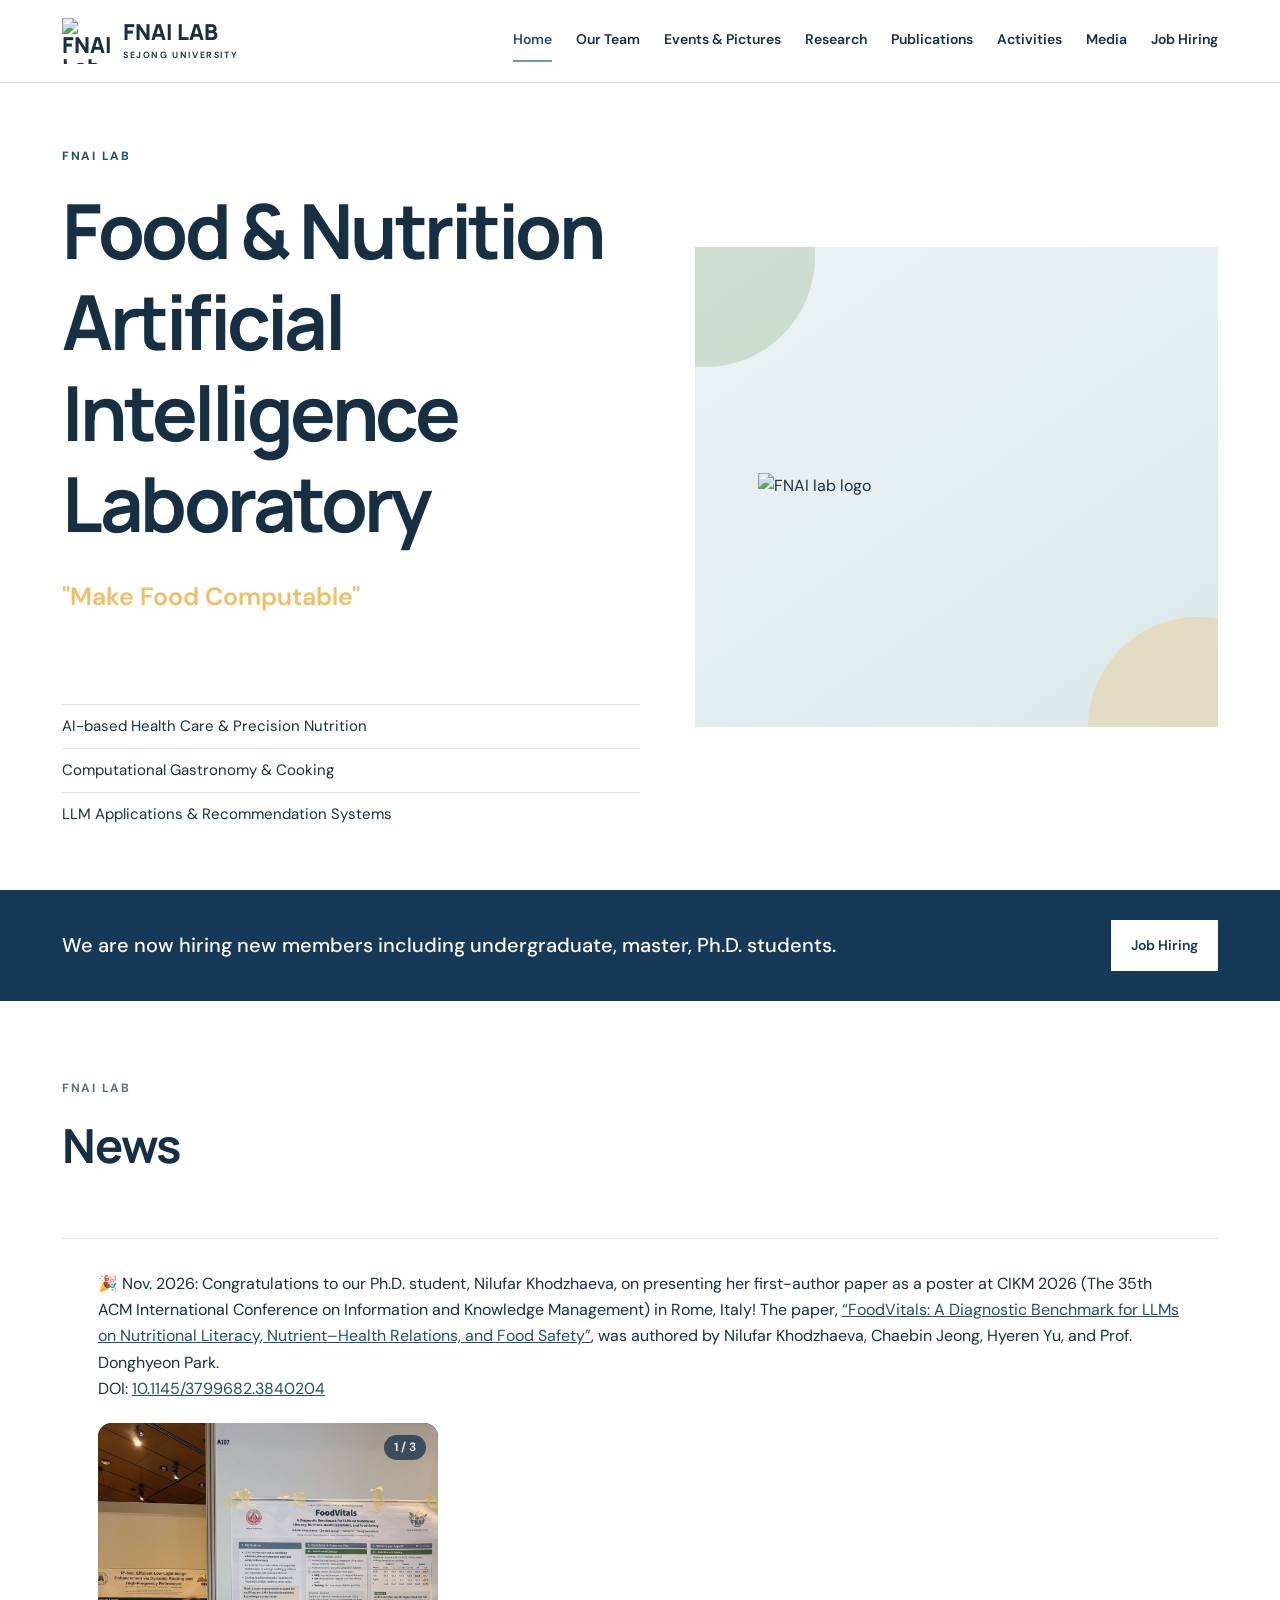
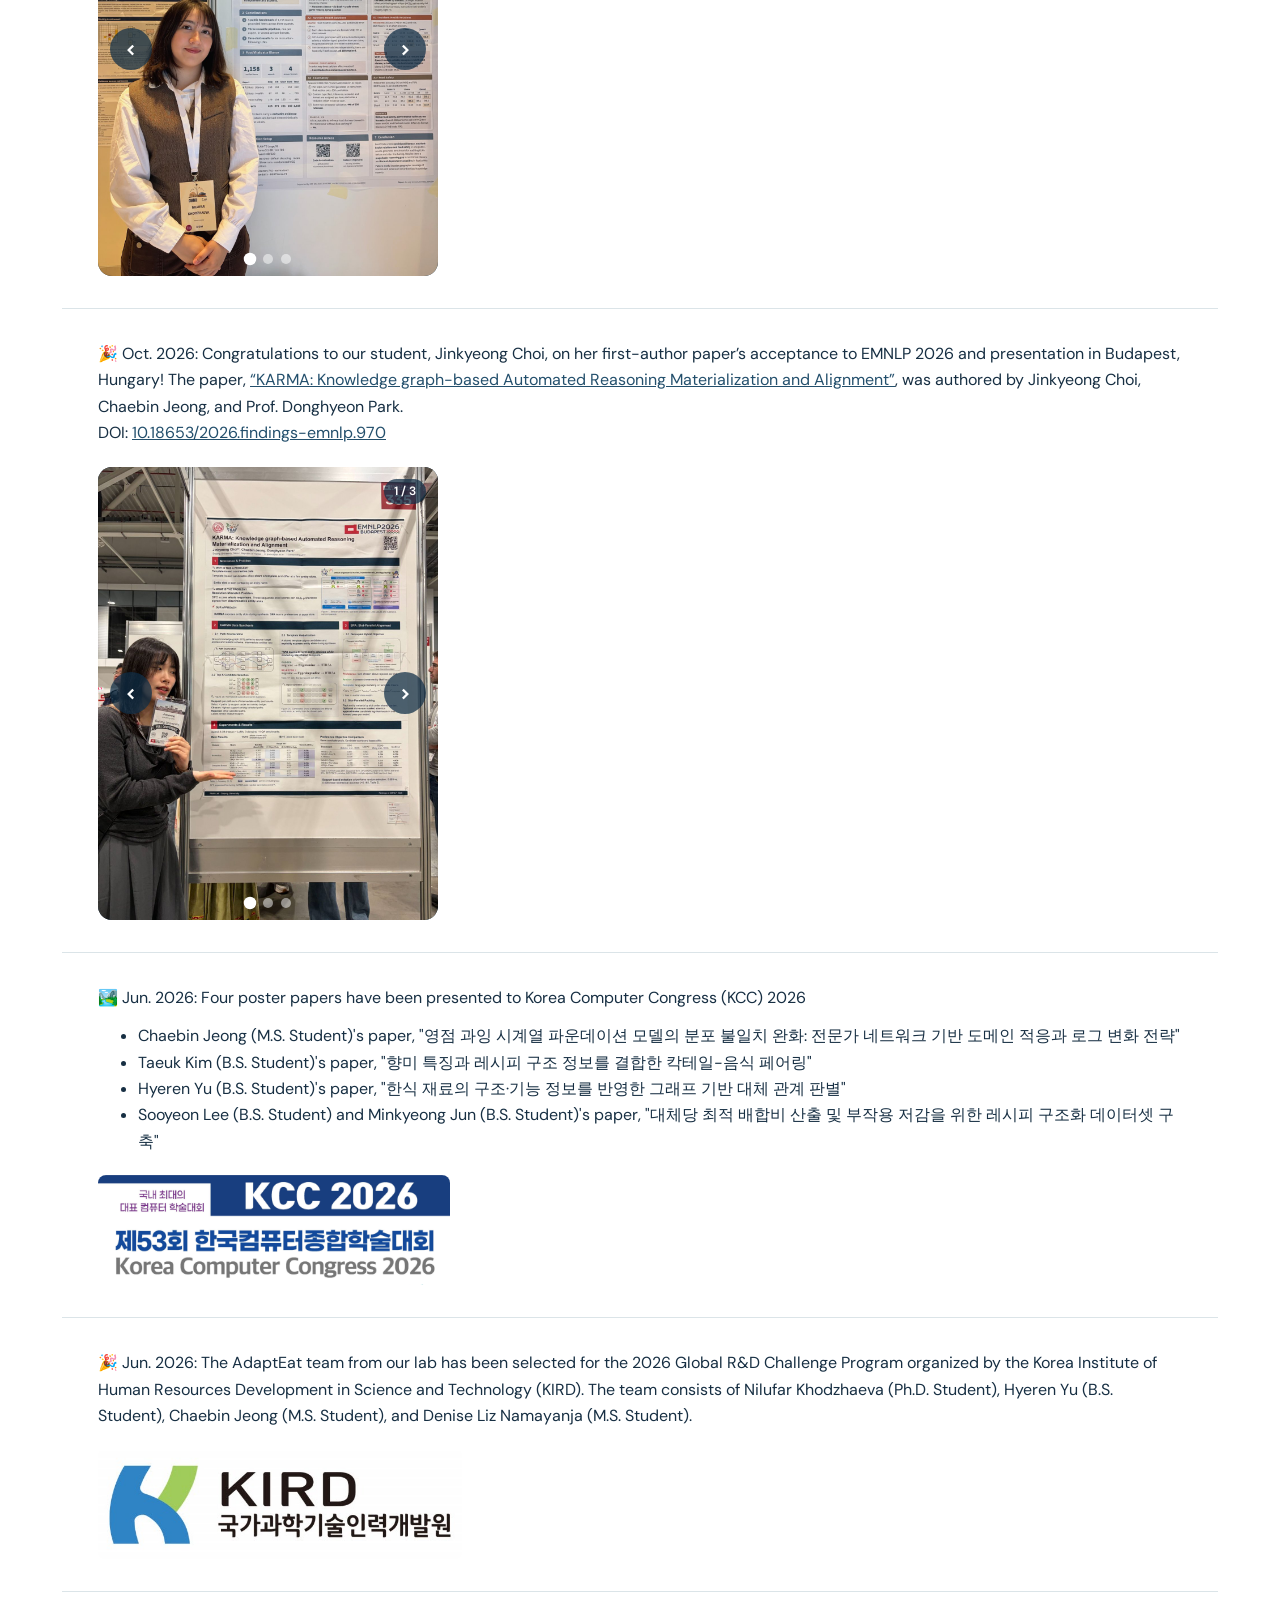
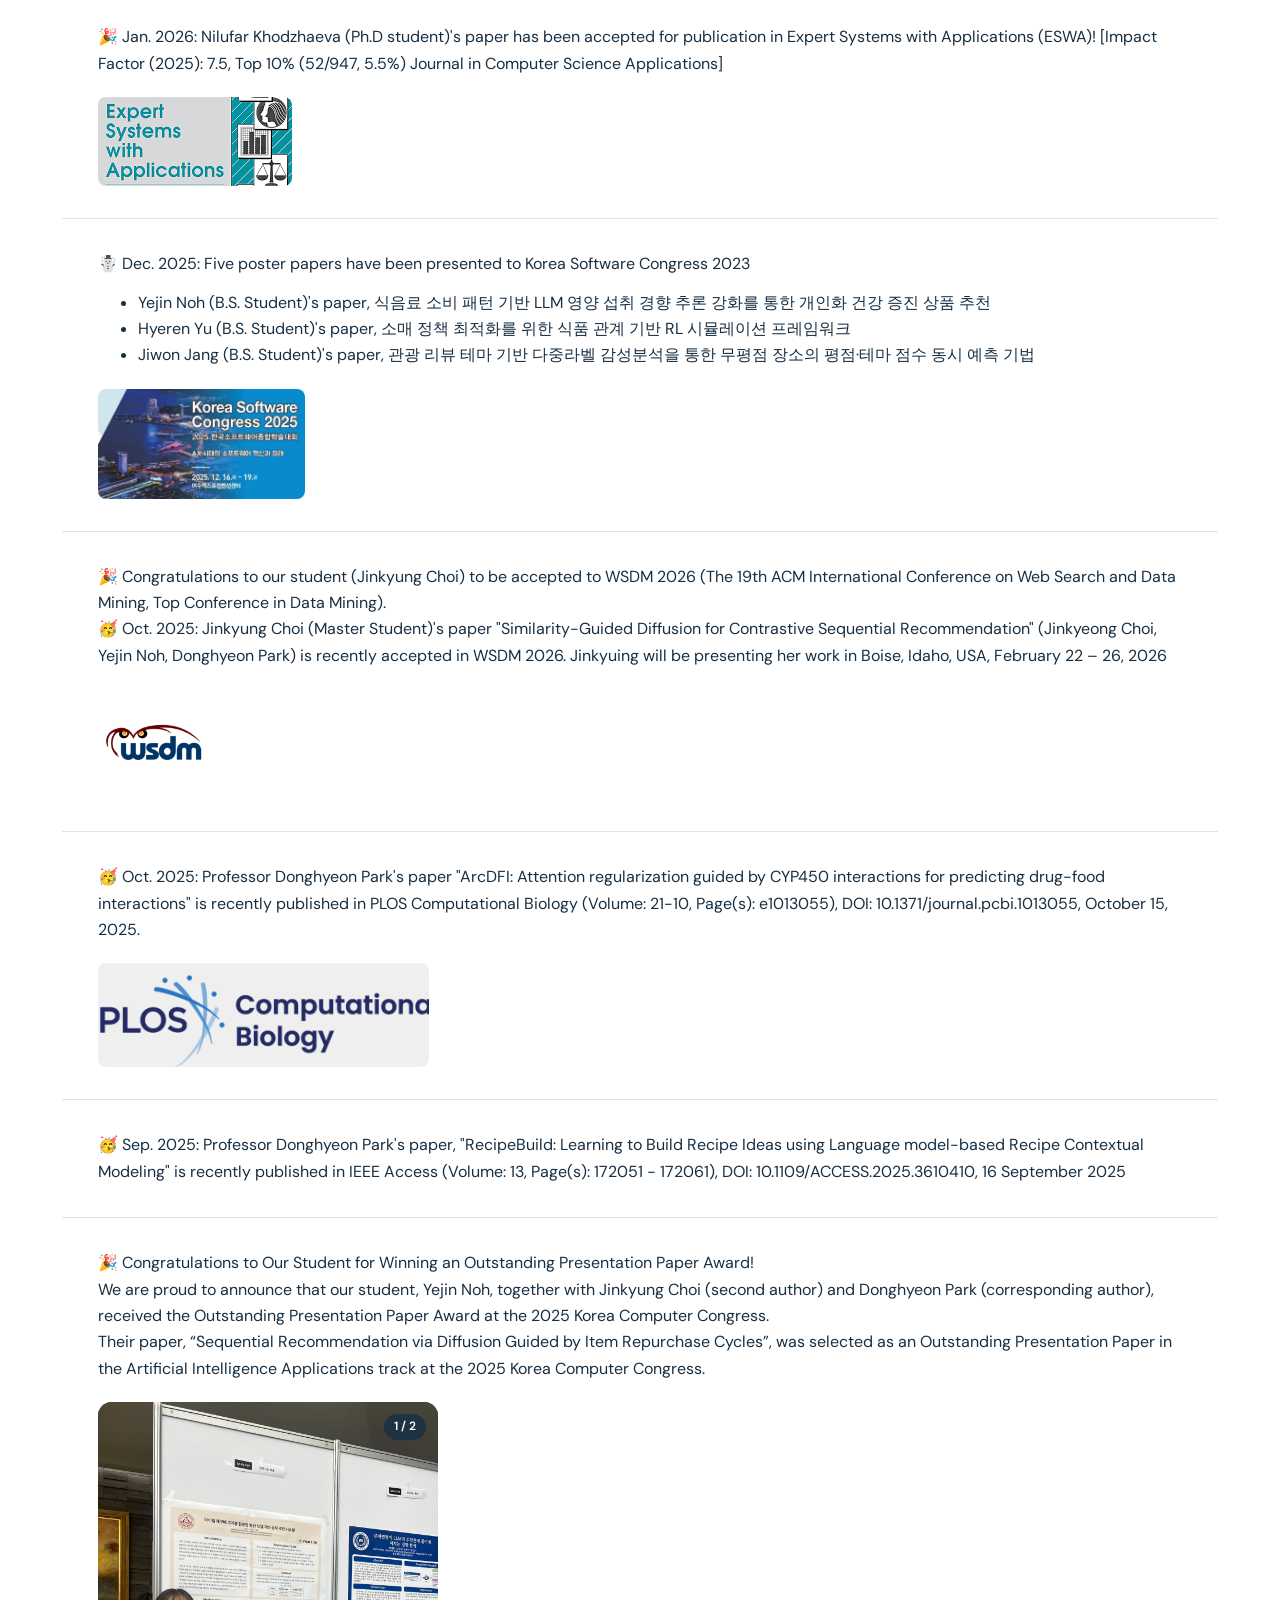
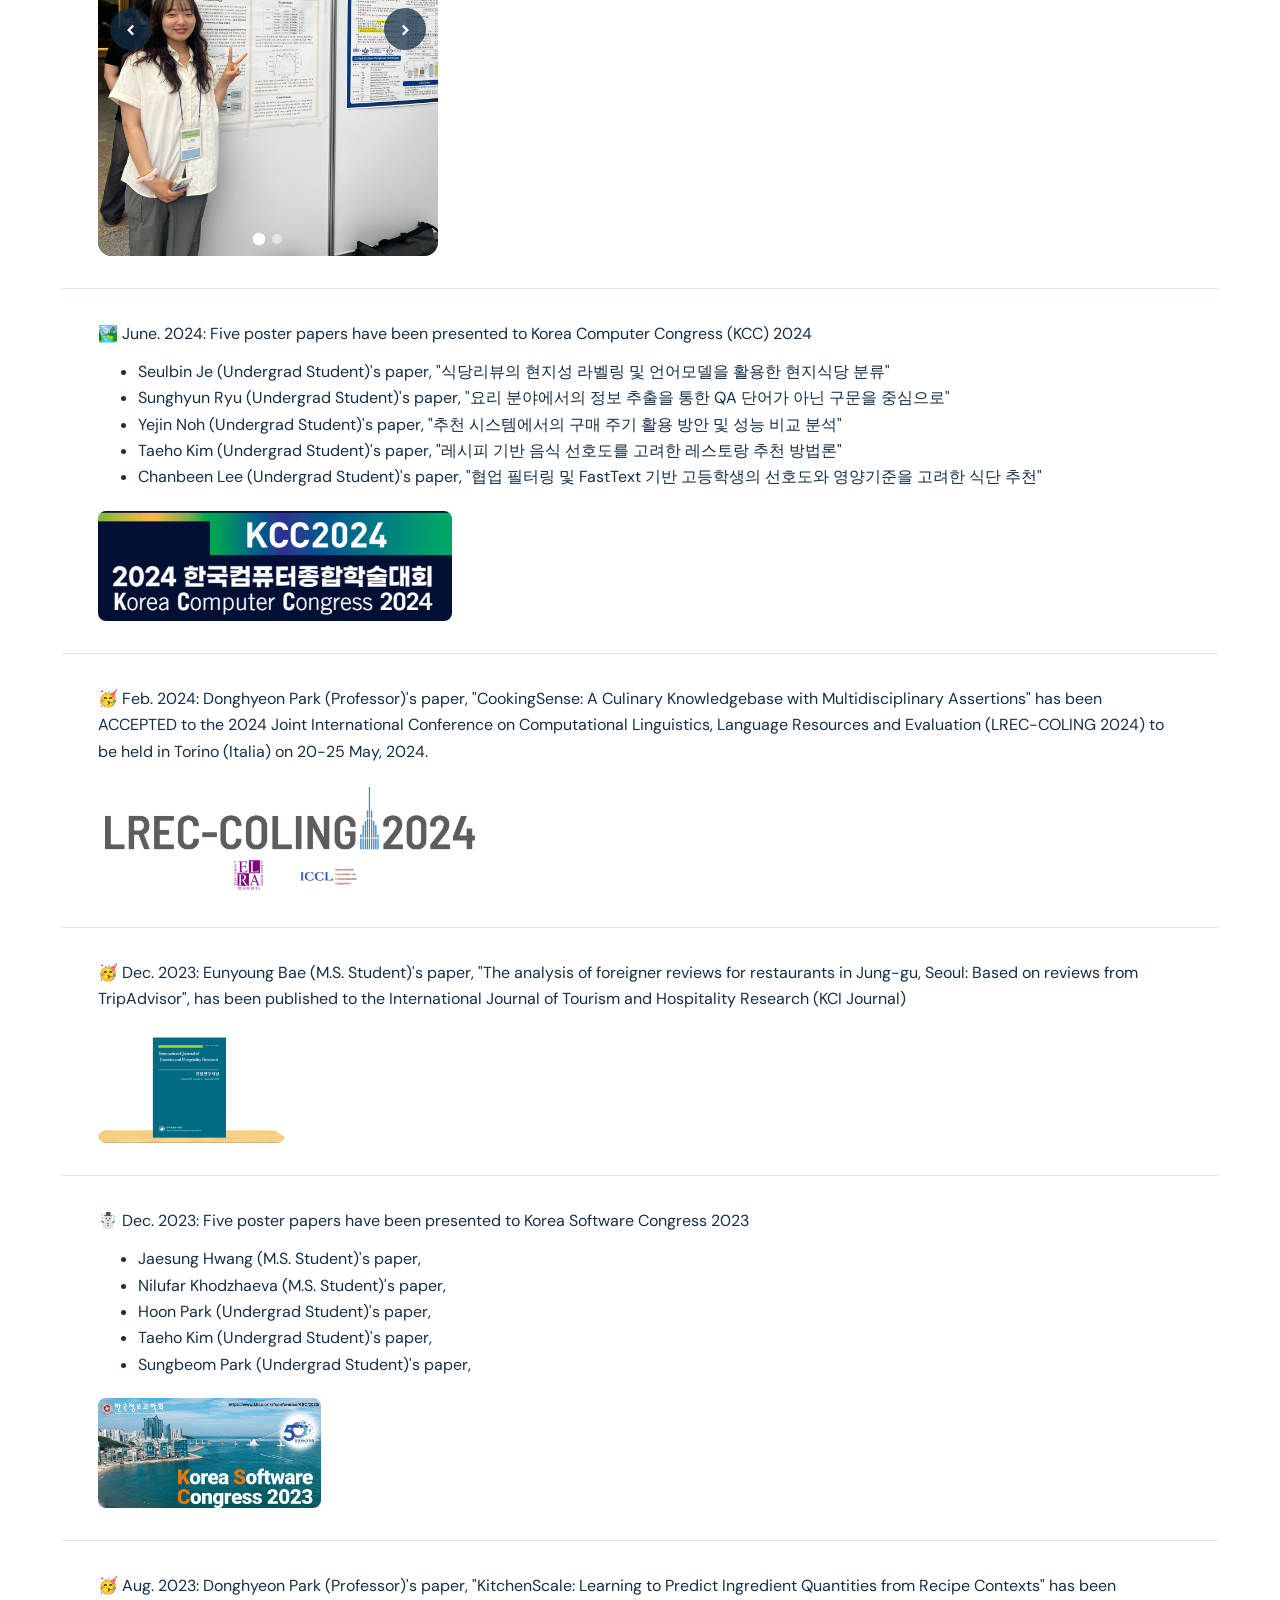
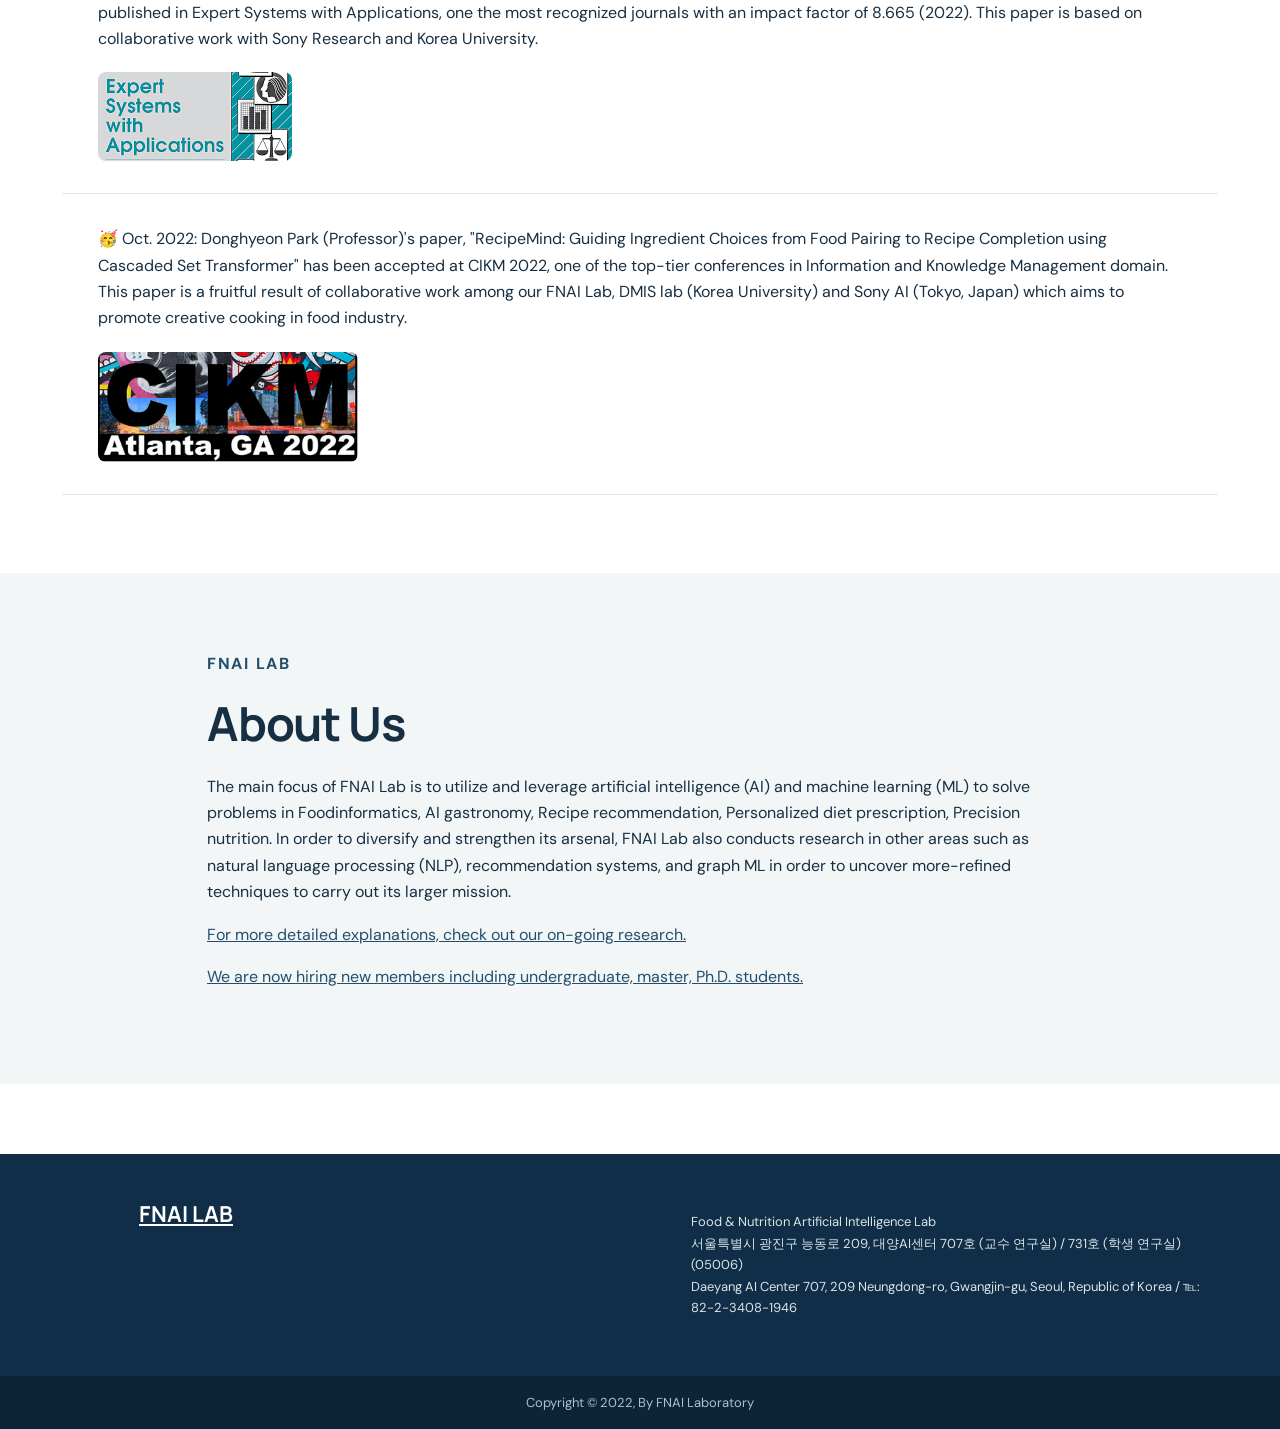
==== commit 1c0dbb7e: "[웹사이트] 오타 수정: 영문 주소 Gwangjin-gu, Restaurant Business Co-Authored-By: Claude Opus 5.5 <noreply@anthro" ====
--- a/index.html
+++ b/index.html
@@ -1,4 +1,4 @@
-<!doctype html><html lang="en"><head><meta charset="utf-8"><meta name="viewport" content="width=device-width,initial-scale=1"><title>FNAI LAB</title><meta name="description" content="Food & Nutrition Artificial Intelligence Laboratory"><link rel="icon" href="assets/logo.png"><link rel="stylesheet" href="style.css?v=20261123"></head><body>
+<!doctype html><html lang="en"><head><meta charset="utf-8"><meta name="viewport" content="width=device-width,initial-scale=1"><title>FNAI LAB</title><meta name="description" content="Food & Nutrition Artificial Intelligence Laboratory"><link rel="icon" href="assets/logo.png"><link rel="stylesheet" href="style.css?v=20261123c"></head><body>
 <a class="skip" href="#main">Skip to main content</a>
 <header class="site-header"><div class="header-inner"><a class="brand" href="index.html"><img src="assets/logo.png" alt="FNAI Lab"><span>FNAI LAB<small>SEJONG UNIVERSITY</small></span></a><button class="menu" aria-expanded="false" aria-controls="navigation">Menu</button><nav class="site-nav" id="navigation"><a href="index.html" aria-current="page">Home</a><a href="team.html">Our Team</a><a href="events.html">Events &amp; Pictures</a><a href="research.html">Research</a><a href="publications.html">Publications</a><a href="activities.html">Activities</a><a href="media.html">Media</a><a href="join.html">Job Hiring</a></nav></div></header>
 <main id="main"><section class="hero wrap"><div class="hero-copy"><p class="kicker">FNAI LAB</p><h1>Food &amp; Nutrition<br>Artificial Intelligence Laboratory</h1><p class="quote">&quot;Make Food Computable&quot;</p><p>We explore</p><div class="topic-list"><span>AI-based Health Care &amp; Precision Nutrition</span><span>Computational Gastronomy &amp; Cooking</span><span>LLM Applications &amp; Recommendation Systems</span></div></div><div class="hero-panel"><img src="assets/logo.png" alt="FNAI lab logo"></div></section>
@@ -22,4 +22,4 @@
 <article class="news-item"><p>🥳 Oct. 2022: Donghyeon Park (Professor)'s paper, &quot;RecipeMind: Guiding Ingredient Choices from Food Pairing to Recipe Completion using Cascaded Set Transformer&quot; has been accepted at CIKM 2022, one of the top-tier conferences in Information and Knowledge Management domain. This paper is a fruitful result of collaborative work among our FNAI Lab, DMIS lab (Korea University) and Sony AI (Tokyo, Japan) which aims to promote creative cooking in food industry.</p><figure class="news-media"><img src="assets/news/recipemind.png" alt="CIKM 2022" loading="lazy"></figure></article>
 </div></section>
 <section class="section alt"><div class="wrap exact-copy"><p class="kicker">FNAI LAB</p><h2>About Us</h2><p>The main focus of FNAI Lab is to utilize and leverage artificial intelligence (AI) and machine learning (ML) to solve problems in Foodinformatics, AI gastronomy, Recipe recommendation, Personalized diet prescription, Precision nutrition. In order to diversify and strengthen its arsenal, FNAI Lab also conducts research in other areas such as natural language processing (NLP), recommendation systems, and graph ML in order to uncover more-refined techniques to carry out its larger mission.</p><p><a class="external" href="research.html">For more detailed explanations, check out our on-going research.</a></p><p><a class="external" href="join.html">We are now hiring new members including undergraduate, master, Ph.D. students.</a></p></div></section></main>
-<footer class="footer"><div class="wrap"><div><a class="footer-logo" href="index.html"><img src="assets/logo.png" alt="">FNAI LAB</a></div><div><p>Food &amp; Nutrition Artificial Intelligence Lab<br>서울특별시 광진구 능동로 209, 대양AI센터 707호 (교수 연구실) / 731호 (학생 연구실)(05006)<br>Daeyang AI Center 707, 209 Neungdong-ro, Gwangin-gu, Seoul, Republic of Korea / ℡: 82-2-3408-1946</p></div></div><p class="source-note">Copyright © 2022, By FNAI Laboratory</p></footer><script src="script.js?v=20261123"></script></body></html>
+<footer class="footer"><div class="wrap"><div><a class="footer-logo" href="index.html"><img src="assets/logo.png" alt="">FNAI LAB</a></div><div><p>Food &amp; Nutrition Artificial Intelligence Lab<br>서울특별시 광진구 능동로 209, 대양AI센터 707호 (교수 연구실) / 731호 (학생 연구실)(05006)<br>Daeyang AI Center 707, 209 Neungdong-ro, Gwangjin-gu, Seoul, Republic of Korea / ℡: 82-2-3408-1946</p></div></div><p class="source-note">Copyright © 2022, By FNAI Laboratory</p></footer><script src="script.js?v=20261123c"></script></body></html>
